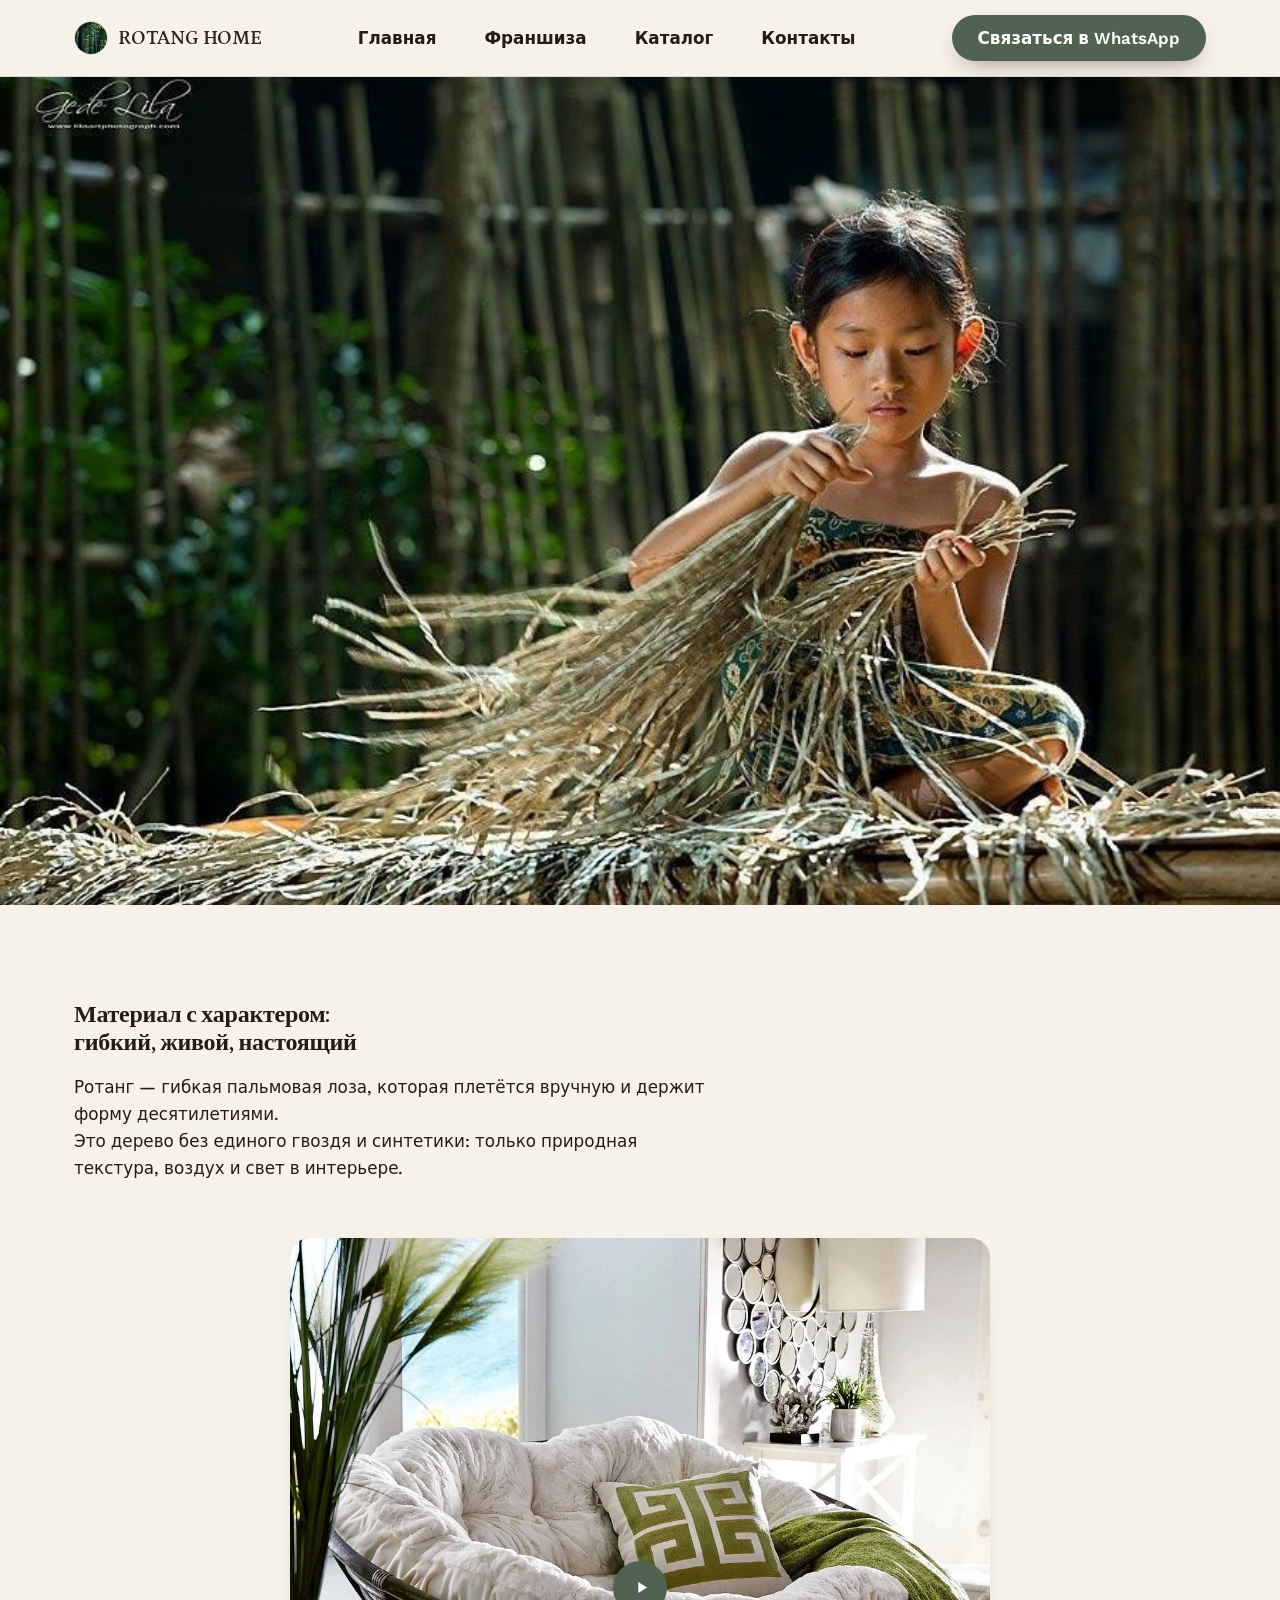
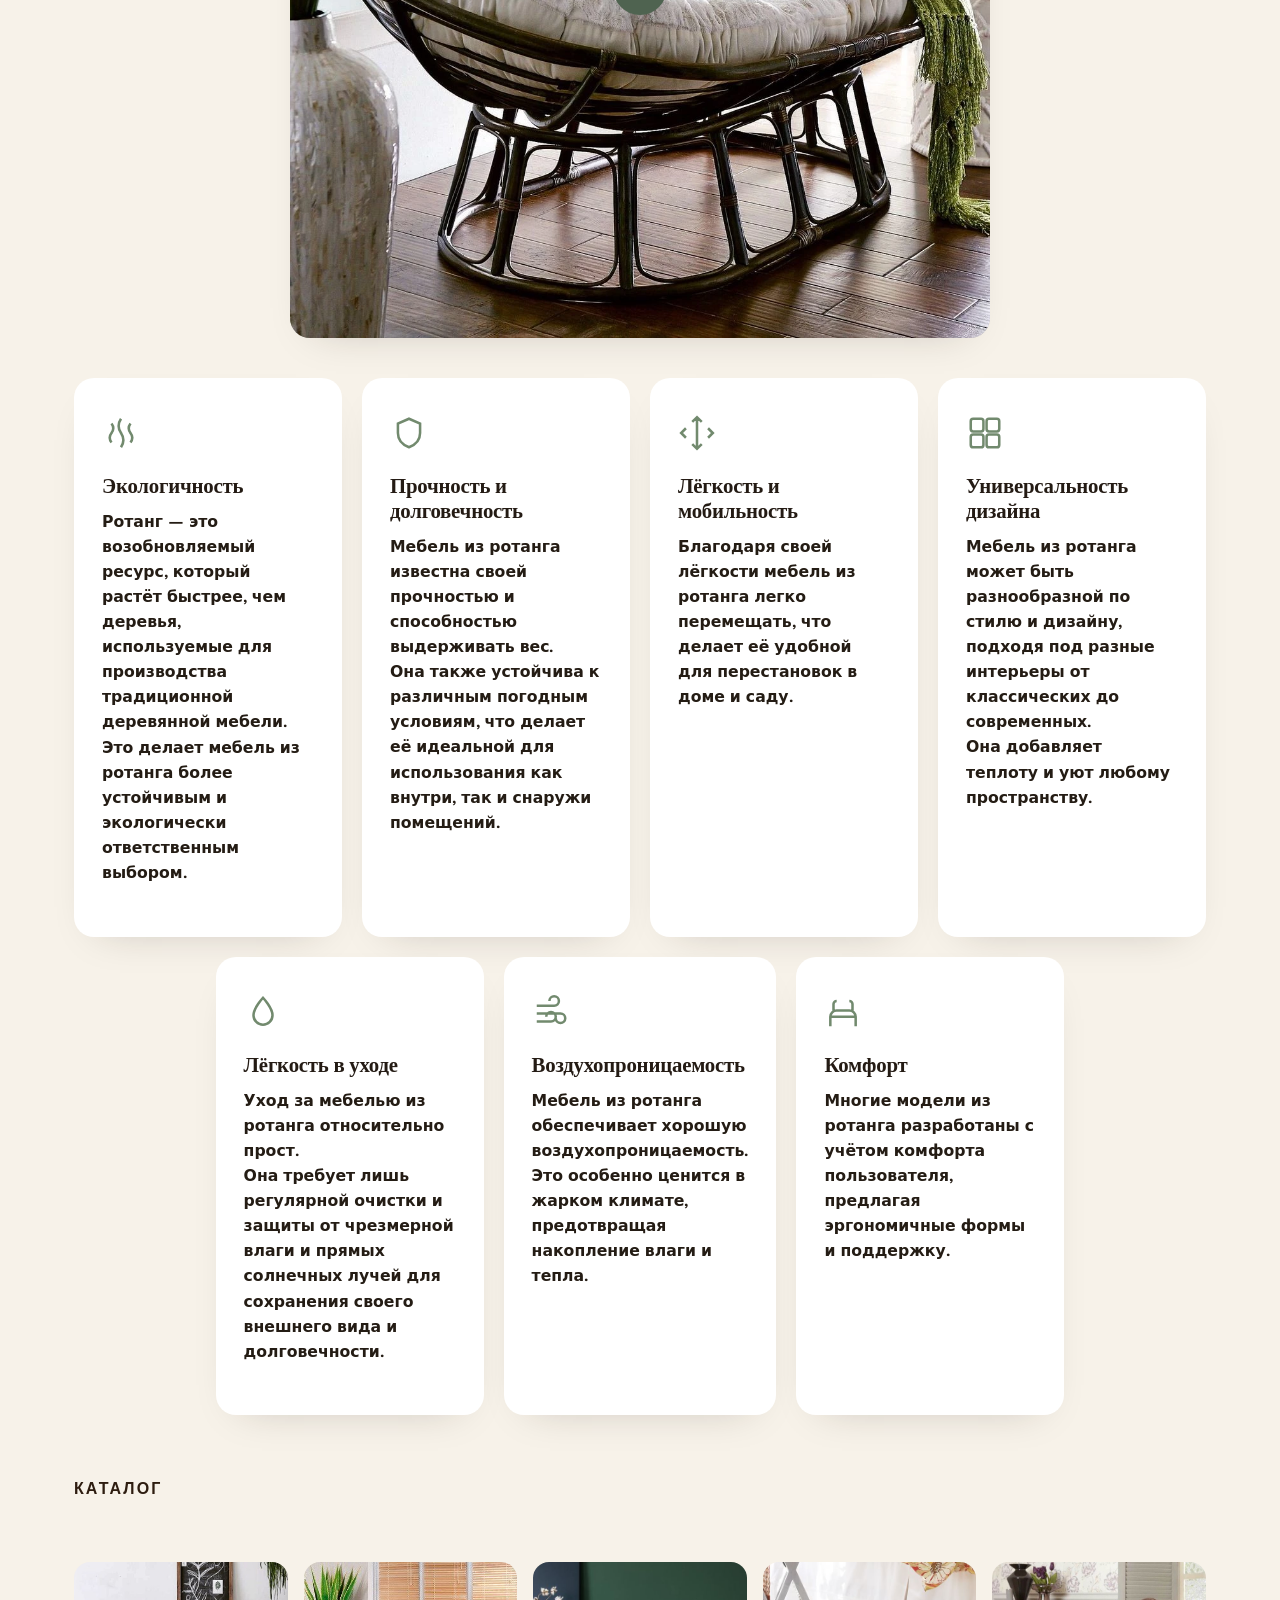
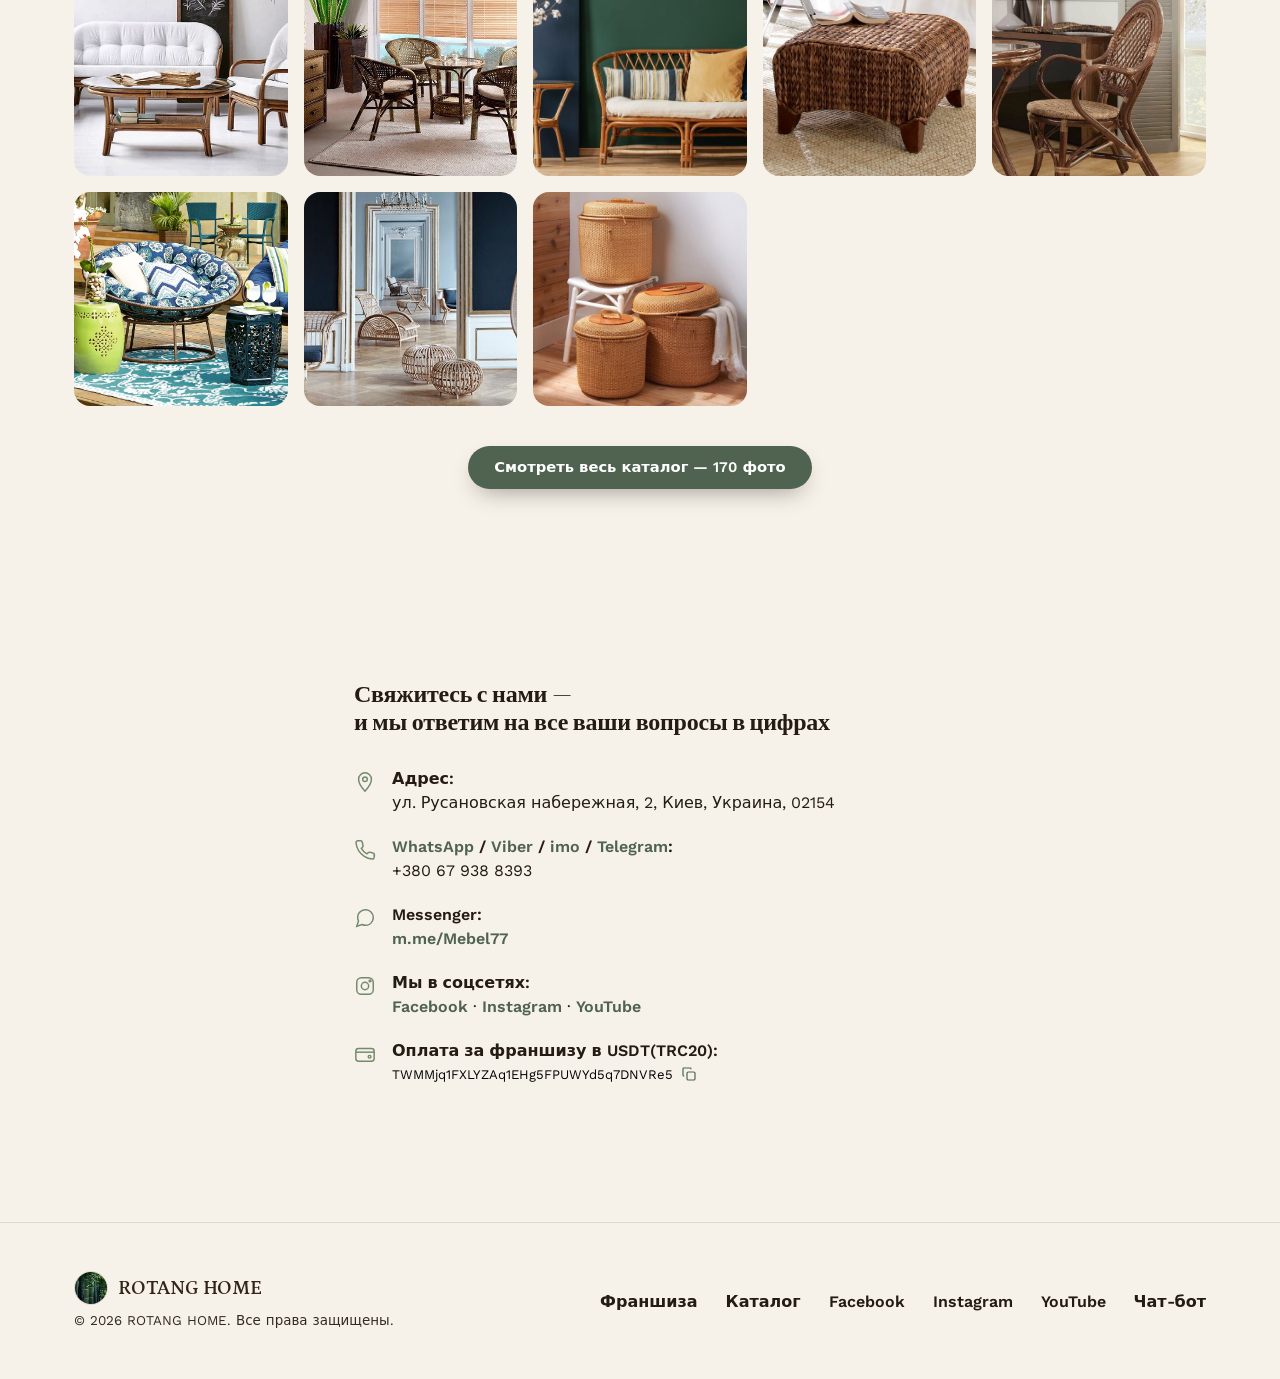
==== index.html @ 9b6e1cfa "Widen desktop video poster slightly, mobile unchanged Co-Authored-By: Claude Sonnet 5 <noreply@anthr" ====
<!DOCTYPE html>
<html lang="ru">
<head>
<meta charset="UTF-8">
<meta name="viewport" content="width=device-width, initial-scale=1.0">
<title>ROTANG HOME</title>
<meta name="description" content="ROTANG HOME: мебель из ротанга. Кресла, диваны и предметы интерьера. Натуральные материалы, премиальный дизайн, доставка по Украине.">
<link rel="preconnect" href="https://fonts.googleapis.com">
<link rel="preconnect" href="https://fonts.gstatic.com" crossorigin>
<link href="https://fonts.googleapis.com/css2?family=Petrona:wght@500;600;700&family=Work+Sans:wght@400;500;600&display=swap" rel="stylesheet">
<link rel="stylesheet" href="css/style.css?v=119">
</head>
<body>

<header class="site">
  <div class="container nav-wrap">
    <a class="logo" href="index.html">
      <img class="mark" src="assets/photos/logo-bamboo.jpg" alt="Логотип ROTANG HOME">
      ROTANG HOME
    </a>
    <nav class="links" id="site-nav">
      <div class="links-inner">
        <a class="active" href="index.html">Главная</a>
        <a href="franchise.html">Франшиза</a>
        <a href="catalog.html">Каталог</a>
        <a href="#contacts">Контакты</a>
      </div>
    </nav>
    <a class="btn btn-primary" href="https://wa.me/380679388393" target="_blank" rel="noopener">
      <span class="full">Связаться в WhatsApp</span><span class="short">WhatsApp</span>
    </a>
    <button class="btn btn-primary nav-toggle" type="button" aria-label="Открыть меню" aria-expanded="false" aria-controls="site-nav">Меню</button>
  </div>
</header>

<section class="hero-visual">
  <img class="cover-img" src="assets/hero-girl-weaving.jpg" alt="Ручное плетение ротанга мастером">
</section>

<section id="why">
  <div class="container">
    <div class="section-head">
      <h2>Материал с характером:<br>гибкий, живой, настоящий</h2>
      <p>Ротанг — гибкая пальмовая лоза, которая плетётся вручную и держит форму десятилетиями.<br> Это дерево без единого гвоздя и синтетики: только природная текстура, воздух и свет в интерьере.</p>
    </div>
    <div class="video-embed" id="promo-video" role="button" tabindex="0" aria-label="Воспроизвести видео о ROTANG HOME">
      <img src="assets/photos/video-poster-papasan.webp" alt="Видео о мебели ROTANG HOME" loading="lazy">
      <span class="video-play"><svg viewBox="0 0 24 24" fill="currentColor" width="26" height="26"><path d="M8 5v14l11-7z"/></svg></span>
    </div>
    <script>
      (function(){
        var wrap = document.getElementById('promo-video');
        function play(){
          wrap.innerHTML = '<iframe src="https://www.youtube.com/embed/ZYXs0ZkXxX4?start=3&autoplay=1" title="ROTANG HOME — видео" allow="accelerometer; autoplay; clipboard-write; encrypted-media; gyroscope; picture-in-picture; web-share" allowfullscreen></iframe>';
        }
        wrap.addEventListener('click', play, {once:true});
        wrap.addEventListener('keydown', function(e){
          if(e.key === 'Enter' || e.key === ' '){ e.preventDefault(); play(); }
        }, {once:true});
      })();
    </script>
    <div class="value-grid">
      <div class="value-card">
        <svg class="icon" viewBox="0 0 24 24" fill="none" stroke="currentColor" stroke-width="1.6"><path d="M12 3c-2 3-2 6 0 9s2 6 0 9M6 6c1.5 2 1.5 4 0 6s-1.5 4 0 6M18 6c-1.5 2-1.5 4 0 6s1.5 4 0 6"/></svg>
        <h3>Экологичность</h3>
        <p>Ротанг — это возобновляемый ресурс, который растёт быстрее, чем деревья, используемые для производства традиционной деревянной мебели.<br> Это делает мебель из ротанга более устойчивым и экологически ответственным выбором.</p>
      </div>
      <div class="value-card">
        <svg class="icon" viewBox="0 0 24 24" fill="none" stroke="currentColor" stroke-width="1.6"><path d="M12 3l7 3v6c0 4.5-3 7.5-7 9-4-1.5-7-4.5-7-9V6z"/></svg>
        <h3>Прочность и долговечность</h3>
        <p>Мебель из ротанга известна своей прочностью и способностью выдерживать вес.<br> Она также устойчива к различным погодным условиям, что делает её идеальной для использования как внутри, так и снаружи помещений.</p>
      </div>
      <div class="value-card">
        <svg class="icon" viewBox="0 0 24 24" fill="none" stroke="currentColor" stroke-width="1.6"><path d="M5 9l-3 3 3 3M19 9l3 3-3 3M12 2v20M9 5l3-3 3 3M9 19l3 3 3-3"/></svg>
        <h3>Лёгкость и мобильность</h3>
        <p>Благодаря своей лёгкости мебель из ротанга легко перемещать, что делает её удобной для перестановок в доме и саду.</p>
      </div>
      <div class="value-card">
        <svg class="icon" viewBox="0 0 24 24" fill="none" stroke="currentColor" stroke-width="1.6"><rect x="3" y="3" width="8" height="8" rx="1.5"/><rect x="13" y="3" width="8" height="8" rx="1.5"/><rect x="3" y="13" width="8" height="8" rx="1.5"/><rect x="13" y="13" width="8" height="8" rx="1.5"/></svg>
        <h3>Универсальность дизайна</h3>
        <p>Мебель из ротанга может быть разнообразной по стилю и дизайну, подходя под разные интерьеры от классических до современных.<br> Она добавляет теплоту и уют любому пространству.</p>
      </div>
      <div class="value-card">
        <svg class="icon" viewBox="0 0 24 24" fill="none" stroke="currentColor" stroke-width="1.6"><path d="M12 3s6 6.5 6 11a6 6 0 1 1-12 0c0-4.5 6-11 6-11z"/></svg>
        <h3>Лёгкость в уходе</h3>
        <p>Уход за мебелью из ротанга относительно прост.<br> Она требует лишь регулярной очистки и защиты от чрезмерной влаги и прямых солнечных лучей для сохранения своего внешнего вида и долговечности.</p>
      </div>
      <div class="value-card">
        <svg class="icon" viewBox="0 0 24 24" fill="none" stroke="currentColor" stroke-width="1.6"><path d="M3 8h11a3 3 0 1 0-3-3M3 13h15a3 3 0 1 1-3 3M3 18h9a3 3 0 1 0-3-3"/></svg>
        <h3>Воздухопроницаемость</h3>
        <p>Мебель из ротанга обеспечивает хорошую воздухопроницаемость.<br> Это особенно ценится в жарком климате, предотвращая накопление влаги и тепла.</p>
      </div>
      <div class="value-card">
        <svg class="icon" viewBox="0 0 24 24" fill="none" stroke="currentColor" stroke-width="1.6"><path d="M4 21v-6a4 4 0 0 1 4-4h8a4 4 0 0 1 4 4v6M4 15h16M6 11V7a2 2 0 0 1 2-2M18 11V7a2 2 0 0 0-2-2"/></svg>
        <h3>Комфорт</h3>
        <p>Многие модели из ротанга разработаны с учётом комфорта пользователя, предлагая эргономичные формы и поддержку.</p>
      </div>
    </div>
  </div>
</section>

<section id="gallery">
  <div class="container">
    <div class="section-head">
      <div class="eyebrow" style="font-weight:800">Каталог</div>
    </div>
    <div class="catalog-grid">
      <a href="assets/catalog/sets/sets-01.jpg" target="_blank" rel="noopener"><img src="assets/catalog/sets/sets-01.jpg" alt="Комплекты для отдыха ROTANG HOME" loading="lazy"></a>
      <a href="assets/catalog/dining/dining-01.jpg" target="_blank" rel="noopener"><img src="assets/catalog/dining/dining-01.jpg" alt="Обеденные и террасные группы ROTANG HOME" loading="lazy"></a>
      <a href="assets/catalog/sofas/sofas-01.jpg" target="_blank" rel="noopener"><img src="assets/catalog/sofas/sofas-01.jpg" alt="Софы, диваны ROTANG HOME" loading="lazy"></a>
      <a href="assets/catalog/kresla/kresla-01.jpg" target="_blank" rel="noopener"><img src="assets/catalog/kresla/kresla-01.jpg" alt="Кресла ROTANG HOME" loading="lazy"></a>
      <a href="assets/catalog/stulya/stulya-01.jpg" target="_blank" rel="noopener"><img src="assets/catalog/stulya/stulya-01.jpg" alt="Стулья ROTANG HOME" loading="lazy"></a>
      <a href="assets/catalog/papasan/papasan-04.jpg" target="_blank" rel="noopener"><img src="assets/catalog/papasan/papasan-04.jpg" alt="Папасан ROTANG HOME" loading="lazy"></a>
      <a href="assets/catalog/hanging/hanging-05.jpg" target="_blank" rel="noopener"><img src="assets/catalog/hanging/hanging-05.jpg" alt="Подвесные кресла ROTANG HOME" loading="lazy"></a>
      <a href="assets/catalog/decor/decor-21.jpg" target="_blank" rel="noopener"><img src="assets/catalog/decor/decor-21.jpg" alt="Декор и хранение ROTANG HOME" loading="lazy"></a>
    </div>
    <div style="text-align:center;margin-top:40px">
      <a class="btn btn-primary" href="catalog.html">Смотреть весь каталог — 170 фото</a>
    </div>
  </div>
</section>

<section id="contacts">
  <div class="container contact-grid">
    <div>
      <h2>Свяжитесь с нами —<br>и мы ответим на все ваши вопросы в цифрах</h2>
      <div class="contact-list">
        <div class="contact-item">
          <svg class="icon" viewBox="0 0 24 24" fill="none" stroke="currentColor" stroke-width="1.6"><path d="M12 22s7-7.5 7-13a7 7 0 1 0-14 0c0 5.5 7 13 7 13z"/><circle cx="12" cy="9" r="2.5"/></svg>
          <div><div class="t">Адрес:</div><div class="s">ул. Русановская набережная, 2, Киев, Украина, 02154</div></div>
        </div>
        <div class="contact-item">
          <svg class="icon" viewBox="0 0 24 24" fill="none" stroke="currentColor" stroke-width="1.6"><path d="M22 16.9v3a2 2 0 0 1-2.2 2 19.8 19.8 0 0 1-8.6-3 19.5 19.5 0 0 1-6-6 19.8 19.8 0 0 1-3-8.7A2 2 0 0 1 4.1 2h3a2 2 0 0 1 2 1.7c.1 1 .3 2 .7 3a2 2 0 0 1-.4 2.1L8 10.3a16 16 0 0 0 6 6l1.5-1.4a2 2 0 0 1 2.1-.4c1 .3 2 .5 3 .7a2 2 0 0 1 1.7 2z"/></svg>
          <div>
            <div class="t messenger-links">
              <a href="https://wa.me/380679388393" target="_blank" rel="noopener">WhatsApp</a> /
              <a href="viber://chat?number=%2B380679388393" target="_blank" rel="noopener">Viber</a> /
              <a href="https://imo.im/main" target="_blank" rel="noopener">imo</a> /
              <a href="https://t.me/+380679388393" target="_blank" rel="noopener">Telegram</a>:
            </div>
            <div class="s">+380 67 938 8393</div>
          </div>
        </div>
        <div class="contact-item">
          <svg class="icon" viewBox="0 0 24 24" fill="none" stroke="currentColor" stroke-width="1.6"><path d="M21 11.5a8.38 8.38 0 0 1-.9 3.8 8.5 8.5 0 0 1-7.6 4.7 8.38 8.38 0 0 1-3.8-.9L3 21l1.9-5.7a8.38 8.38 0 0 1-.9-3.8 8.5 8.5 0 0 1 4.7-7.6 8.38 8.38 0 0 1 3.8-.9h.5a8.48 8.48 0 0 1 8 8v.5z"/></svg>
          <div><div class="t">Messenger:</div><div class="s"><a href="https://m.me/Mebel77" target="_blank" rel="noopener">m.me/Mebel77</a></div></div>
        </div>
        <div class="contact-item">
          <svg class="icon" viewBox="0 0 24 24" fill="none" stroke="currentColor" stroke-width="1.6"><rect x="3" y="3" width="18" height="18" rx="5"/><circle cx="12" cy="12" r="4"/><circle cx="17.5" cy="6.5" r="1"/></svg>
          <div>
            <div class="t">Мы в соцсетях:</div>
            <div class="s social-links">
              <a href="https://www.facebook.com/Mebel77" target="_blank" rel="noopener">Facebook</a> ·
              <a href="https://www.instagram.com/rotangovaya_mebel" target="_blank" rel="noopener">Instagram</a> ·
              <a href="https://www.youtube.com/c/EastVisionUA" target="_blank" rel="noopener">YouTube</a>
            </div>
          </div>
        </div>
        <div class="contact-item">
          <svg class="icon" viewBox="0 0 24 24" fill="none" stroke="currentColor" stroke-width="1.6"><rect x="2" y="6" width="20" height="14" rx="3"/><path d="M2 10h20"/><circle cx="17" cy="15" r="1.5"/></svg>
          <div>
            <div class="t">Оплата за франшизу в USDT(TRC20):</div>
            <button type="button" class="wallet-copy" data-wallet="TWMMjq1FXLYZAq1EHg5FPUWYd5q7DNVRe5">
              <span class="wallet-copy-text">TWMMjq1FXLYZAq1EHg5FPUWYd5q7DNVRe5</span>
              <svg class="wallet-copy-icon" viewBox="0 0 24 24" fill="none" stroke="currentColor" stroke-width="1.8"><rect x="9" y="9" width="12" height="12" rx="2"/><path d="M5 15H4a1 1 0 0 1-1-1V4a1 1 0 0 1 1-1h10a1 1 0 0 1 1 1v1"/></svg>
            </button>
          </div>
        </div>
        <script>
          (function(){
            var btn = document.querySelector('.wallet-copy');
            if(!btn) return;
            btn.addEventListener('click', function(){
              var text = btn.getAttribute('data-wallet');
              function done(){
                btn.classList.add('copied');
                setTimeout(function(){ btn.classList.remove('copied'); }, 1800);
              }
              if(navigator.clipboard && navigator.clipboard.writeText){
                navigator.clipboard.writeText(text).then(done).catch(function(){
                  fallbackCopy(text); done();
                });
              } else {
                fallbackCopy(text); done();
              }
              function fallbackCopy(t){
                var ta = document.createElement('textarea');
                ta.value = t; ta.style.position = 'fixed'; ta.style.opacity = '0';
                document.body.appendChild(ta); ta.select();
                try { document.execCommand('copy'); } catch(e) {}
                document.body.removeChild(ta);
              }
            });
          })();
        </script>
      </div>
    </div>
  </div>
</section>

<footer class="site">
  <div class="container footer-grid">
    <div>
      <div class="logo"><img class="mark" src="assets/photos/logo-bamboo.jpg" alt="Логотип"> ROTANG HOME</div>
      <div class="footer-note">© 2026 ROTANG HOME. Все права защищены.</div>
    </div>
    <div class="footer-links">
      <a href="franchise.html">Франшиза</a>
      <a href="catalog.html">Каталог</a>
      <a href="https://www.facebook.com/Mebel77" target="_blank" rel="noopener">Facebook</a>
      <a href="https://www.instagram.com/rotangovaya_mebel" target="_blank" rel="noopener">Instagram</a>
      <a href="https://www.youtube.com/c/EastVisionUA" target="_blank" rel="noopener">YouTube</a>
      <a href="https://m.me/Mebel77" target="_blank" rel="noopener">Чат-бот</a>
    </div>
  </div>
</footer>

<script src="js/nav.js?v=1" defer></script>
</body>
</html>
---- css/style.css ----
:root{
  --cream:#F7F2E9;
  --sand:#EAE0C9;
  --rattan:#B98D5B;
  --rattan-dark:#8C6239;
  --espresso:#332419;
  --terracotta:#BD5B34;
  --terracotta-dark:#9C4826;
  --sage:#728A6E;
  --sage-dark:#4F6350;
  --sage-light:#9BB093;
  --ink:#241B14;
  --line: rgba(51,36,25,0.12);
  --emerald:#0E6E4E;
  --emerald-dark:#0A4F38;
  --emerald-light:#2F9E74;
  --muted:#241C14;
  --muted-soft:#332A20;
  --rattan-text:#2E1D10;
}

*{box-sizing:border-box}
html{scroll-behavior:smooth}
body{
  margin:0;
  background:var(--cream);
  color:var(--espresso);
  font-family:'Work Sans', system-ui, sans-serif;
  font-weight:400;
  -webkit-font-smoothing:antialiased;
}
h1,h2,h3,.display{
  font-family:'Petrona', Georgia, serif;
  font-weight:600;
  letter-spacing:-0.01em;
  color:var(--ink);
  margin:0;
}
.eyebrow{
  font-family:'Work Sans', sans-serif;
  text-transform:uppercase;
  letter-spacing:0.13em;
  font-size:1rem;
  font-weight:700;
  color:var(--rattan-text);
}
a{color:inherit;text-decoration:none}
.container{max-width:1180px;margin:0 auto;padding:0 24px}

/* Header */
header.site{
  position:sticky;top:0;z-index:50;
  background:rgba(247,242,233,0.92);
  backdrop-filter:blur(8px);
  border-bottom:1px solid var(--line);
}
.nav-wrap{position:relative;display:flex;align-items:center;justify-content:space-between;height:76px}
.logo{font-family:'Petrona',serif;font-size:1.25rem;font-weight:600;letter-spacing:-0.01em;display:flex;align-items:center;gap:10px}
.logo .mark{width:34px;height:34px;border-radius:50%;object-fit:cover;display:inline-block;border:1px solid var(--line)}
nav.links{display:flex;align-items:center;font-size:1.05rem}
nav.links .links-inner{display:flex;align-items:center;gap:48px}
nav.links a{opacity:1;color:var(--ink);font-weight:600;transition:opacity .2s}
nav.links a:hover{opacity:0.75}
nav.links a.active{opacity:1;font-weight:700}
.btn{
  display:inline-flex;align-items:center;gap:8px;
  padding:13px 26px;border-radius:999px;border:0;
  font-family:inherit;font-size:0.92rem;font-weight:600;line-height:1.2;
  transition:transform .25s ease, box-shadow .25s ease, background .25s ease;
  white-space:nowrap;
}
.btn-primary{background:var(--sage-dark);color:#fff;box-shadow:0 10px 24px -10px rgba(20,14,9,0.45)}
.btn-primary:hover{background:#3D4D3F;transform:translateY(-1px)}
.btn-outline{border:1.5px solid var(--espresso);color:var(--espresso)}
.btn-outline:hover{background:var(--espresso);color:var(--cream)}
header .btn{font-size:1.05rem}

.nav-toggle{display:none;flex-shrink:0;cursor:pointer}

/* Hero */
.hero{position:relative;overflow:hidden}
.hero-grid{display:grid;grid-template-columns:1.1fr 0.9fr;gap:64px;align-items:center;padding:96px 0 80px}
.hero h1{font-size:clamp(2.6rem,5vw,4.2rem);line-height:1.03}
.hero p.lead{font-size:1.15rem;line-height:1.6;color:var(--muted);max-width:46ch;margin-top:24px}
.hero-actions{display:flex;gap:16px;margin-top:40px;flex-wrap:wrap}
.hero-photo{position:relative;border-radius:28px;overflow:hidden;aspect-ratio:4/5;box-shadow:0 40px 80px -30px rgba(36,27,20,0.45)}
.hero-photo img{width:100%;height:100%;object-fit:cover;display:block}
.hero-photo .credit{position:absolute;bottom:14px;right:16px;font-size:0.74rem;color:rgba(255,255,255,0.9);letter-spacing:0.02em;text-shadow:0 1px 3px rgba(20,14,9,0.6)}
.stat-chip{
  position:absolute;left:-28px;bottom:32px;background:var(--cream);
  border-radius:18px;padding:18px 22px;box-shadow:0 20px 40px -18px rgba(36,27,20,0.35);
  border:1px solid var(--line);
}
.stat-chip .num{font-family:'Petrona',serif;font-size:1.9rem;font-weight:600;color:var(--sage)}
.stat-chip .lbl{font-size:0.82rem;color:var(--muted);margin-top:4px;line-height:1.4}

/* Text-free visual hero: full-bleed photo */
.hero-visual{position:relative;height:92vh;overflow:hidden;background:var(--ink)}
.hero-visual .cover-img{position:absolute;inset:0;width:100%;height:100%;object-fit:cover;display:block}
@media (max-width:640px){
  .hero-visual{height:auto;aspect-ratio:1/1}
  .hero-visual .cover-img{object-position:85% center}
}

/* Cover hero (full-bleed) */
.hero-cover{
  position:relative;width:100%;min-height:72vh;display:flex;align-items:center;
  overflow:hidden;background:#15100b;
}
.hero-cover .cover-media{position:absolute;inset:0;width:100%;height:100%}
.hero-cover .cover-img-bg{display:none}
.hero-cover .cover-img{
  position:absolute;inset:0;width:100%;height:100%;object-fit:cover;
  object-position:65% 50%;
}
.hero-cover .cover-scrim{
  position:absolute;inset:0;
  background:
    linear-gradient(180deg, rgba(20,14,9,0.35) 0%, rgba(20,14,9,0.2) 22%, rgba(20,14,9,0.55) 55%, rgba(15,10,7,0.92) 100%),
    linear-gradient(90deg, rgba(15,10,7,0.35) 0%, rgba(15,10,7,0.05) 55%);
}
.hero-cover .cover-content{
  position:relative;z-index:2;width:100%;color:#fff;margin-bottom:60px;
}
/* Below ~740px tall/narrow viewports, overlaying text on the photo squeezes the
   image into a thin strip. Stack instead: full uncropped photo on top, text on
   its own panel below, so nothing overlaps and nothing gets cropped. */
@media (max-width:760px){
  .hero-cover{
    height:auto;min-height:0;display:block;overflow:visible;background:var(--cream);padding:0;
  }
  .hero-cover .cover-media{
    position:relative;inset:auto;width:100%;aspect-ratio:933/667;overflow:hidden;
  }
  .hero-cover .cover-img{object-fit:cover;object-position:center 42%}
  .hero-cover .cover-scrim{
    background:linear-gradient(180deg, rgba(20,14,9,0) 60%, rgba(15,10,7,0.55) 100%);
  }
  .hero-cover .cover-content{
    padding:32px 20px 40px;background:var(--cream);margin-bottom:0;
  }
  .hero-cover h1{max-width:none}
  .hero-cover p.lead{max-width:none}
}
.hero-cover .eyebrow{color:var(--sand)}
.hero-cover h1{color:#fff;font-size:clamp(1.5rem,2.7vw,2.2rem);line-height:1.15;max-width:18ch}
.hero-cover p.lead{color:rgba(255,255,255,0.92);max-width:46ch;font-size:1.12rem;line-height:1.6;margin-top:22px}
.hero-cover .credit{position:absolute;z-index:2;bottom:20px;right:24px;font-size:0.8rem;color:rgba(255,255,255,0.78);text-shadow:0 1px 3px rgba(20,14,9,0.6)}
.hero-cover .stat-row{display:flex;gap:36px;margin-top:44px;flex-wrap:wrap}
.hero-cover .stat-row .num{font-family:'Petrona',serif;font-size:1.8rem;color:#fff}
.hero-cover .stat-row .lbl{font-size:0.82rem;color:rgba(255,255,255,0.88);margin-top:4px;max-width:16ch;line-height:1.4}
.mobile-break{display:none}
@media (max-width:760px){
  .hero-cover h1{color:var(--ink)}
  .hero-cover p.lead{color:var(--muted)}
  #why-franchise{padding-top:0}
  .mobile-break{display:block}
}

/* Sections */
section{padding:96px 0}
.section-head{max-width:640px;margin-bottom:56px}
#why-franchise{padding-bottom:32px}
#package{padding-top:32px}
#package .section-head{margin-bottom:64px}
#why{padding-bottom:32px}
#gallery{padding-top:32px}
#gallery .section-head{margin-bottom:64px}
.section-head h2{font-size:clamp(1.1rem,2vw,1.5rem);margin-top:12px;line-height:1.15}
.section-head h2:first-child{margin-top:0}
#contacts h2{font-size:clamp(1.1rem,2vw,1.5rem);line-height:1.15}
.section-head p{margin-top:18px;color:var(--muted);font-size:1.05rem;line-height:1.6;font-weight:500}
@media (max-width:640px){
  #why .section-head h2{font-size:1.35rem}
}

.video-embed{position:relative;width:100%;max-width:700px;aspect-ratio:1/1;margin:40px auto;border-radius:20px;overflow:hidden;box-shadow:0 16px 40px -26px rgba(36,27,20,0.25);cursor:pointer}
.video-embed iframe{position:absolute;inset:0;width:100%;height:100%;border:0}
.video-embed img{position:absolute;inset:0;width:100%;height:100%;object-fit:cover;object-position:center center;transition:transform .4s ease}
.video-embed:hover img{transform:scale(1.03)}
.video-embed:before{content:"";position:absolute;inset:0;background:rgba(36,27,20,0.22)}
.video-play{position:absolute;top:50%;left:50%;transform:translate(-50%,-50%);width:54px;height:54px;border-radius:50%;background:var(--sage-dark);color:#fff;display:flex;align-items:center;justify-content:center;box-shadow:0 12px 30px -10px rgba(0,0,0,0.5);transition:transform .2s ease,background .2s ease}
.video-play svg{width:19px;height:19px;margin-left:3px}
.video-embed:hover .video-play{transform:translate(-50%,-50%) scale(1.08);background:#3D4D3F}
@media (max-width:640px){
  .video-embed{aspect-ratio:4/5;width:92%;margin:32px auto}
  .video-play{width:48px;height:48px}
  .video-play svg{width:17px;height:17px;margin-left:2px}
}

.value-grid{display:grid;grid-template-columns:repeat(4,1fr);gap:20px}
.value-card{background:#fff;padding:36px 28px;border-radius:20px;box-shadow:0 16px 40px -26px rgba(36,27,20,0.25)}
.value-card .icon{width:38px;height:38px;color:var(--sage);margin-bottom:18px}
.value-card h3{font-size:1.3rem}
.value-card p{margin-top:10px;color:var(--muted);font-size:0.98rem;line-height:1.6;font-weight:600}
@media (max-width:1000px){.value-grid{grid-template-columns:repeat(2,1fr)}}
#why-franchise .value-grid,
#why .value-grid{display:flex;flex-wrap:wrap;justify-content:center}
#why-franchise .value-card,
#why .value-card{flex:0 1 calc(25% - 15px)}
@media (max-width:1000px){
  #why-franchise .value-card,
  #why .value-card{flex-basis:calc(50% - 10px)}
}
@media (max-width:860px){
  #why-franchise .value-card,
  #why .value-card{flex-basis:100%}
}
.value-card.no-frame{background:transparent;box-shadow:none;padding:36px 0;gap:0}
.value-card.no-frame h3,
.value-card.no-frame p{
  font-family:'Work Sans', sans-serif;
  font-size:1rem;
  font-weight:600;
  line-height:1.35;
  color:var(--ink)!important;
  margin:0;
}
.value-card.no-frame .messenger-links{margin:0}
.value-card.no-frame .messenger-links a{
  font-family:'Work Sans', sans-serif;
  font-size:1rem;
  font-weight:600;
  color:var(--sage-dark)!important;
}
.value-card.no-frame .phone-link{
  display:inline-block;margin:0;
  font-family:'Work Sans', sans-serif;
  font-size:1rem;
  font-weight:600;
  line-height:1.35;
  color:var(--sage-dark);
  border-bottom:none;padding-bottom:0;
}
.value-card.no-frame .phone-link:hover{opacity:0.75}

.gallery{display:grid;grid-template-columns:1.3fr 1fr;gap:20px}
.gallery .tall{grid-row:span 2;border-radius:24px;overflow:hidden;aspect-ratio:3/4}
.gallery .wide{border-radius:24px;overflow:hidden;aspect-ratio:16/11}
.gallery img{width:100%;height:100%;object-fit:cover;display:block;transition:transform .6s ease}
.gallery a:hover img{transform:scale(1.04)}

/* Catalog: grouped by product type, natural tones then colorful within each group */
.catalog-chapter{margin-top:88px}
.catalog-chapter:first-child{margin-top:0}
.catalog-chapter-head{margin-bottom:32px;padding-bottom:18px;border-bottom:2px solid var(--rattan-dark)}
.catalog-chapter-head h2{font-size:clamp(1.1rem,2vw,1.5rem);margin-top:10px}
.catalog-group{margin-top:56px}
.catalog-chapter>.catalog-group:first-of-type{margin-top:0}
.catalog-group:first-child{margin-top:0}
.catalog-group-head{display:flex;align-items:baseline;justify-content:space-between;gap:16px;margin-bottom:20px;border-bottom:1px solid var(--line);padding-bottom:14px}
.catalog-group-head h3{font-size:1.25rem}
.catalog-group-head .count{font-size:0.88rem;font-weight:500;color:var(--muted-soft);white-space:nowrap}
.catalog-grid{display:grid;grid-template-columns:repeat(auto-fill,minmax(200px,1fr));gap:16px}
.catalog-grid a{border-radius:16px;overflow:hidden;aspect-ratio:1/1;display:block;background:var(--sand)}
.catalog-grid img{width:100%;height:100%;object-fit:cover;display:block;transition:transform .5s ease}
.catalog-grid a:hover img{transform:scale(1.06)}
@media (max-width:640px){.catalog-grid{grid-template-columns:repeat(2,1fr)}}

.proof-band{display:grid;grid-template-columns:repeat(4,1fr);gap:32px}
.proof-band .num{font-family:'Petrona',serif;font-size:2.4rem;color:var(--ink)}
.proof-band .lbl{font-size:0.88rem;color:var(--muted);margin-top:6px;line-height:1.45}

.contact-grid{max-width:620px}
.contact-list{display:flex;flex-direction:column;gap:22px;margin-top:32px}
.contact-item{display:flex;gap:16px;align-items:flex-start}
.contact-item .icon{width:22px;height:22px;color:var(--sage);flex-shrink:0;margin-top:2px}
.contact-item .t{font-weight:600;font-size:1rem;color:var(--muted)}
.contact-item .s{color:var(--muted);font-size:1rem;margin-top:3px;line-height:1.5}
.contact-item .s a{color:var(--sage-dark);font-weight:600;text-decoration:none;border-bottom:1px solid transparent;transition:border-color .2s}
.contact-item .s a:hover{border-color:var(--sage-dark)}
.wallet-copy{display:inline-flex;align-items:center;gap:8px;background:none;border:0;padding:2px 0;margin-top:3px;font-family:'Work Sans',monospace;font-size:0.82rem;font-weight:400;color:#000;word-break:break-all;text-align:left;line-height:1.5;cursor:pointer;position:relative}
.wallet-copy-icon{width:16px;height:16px;flex-shrink:0;color:var(--sage-dark);transition:color .2s,transform .2s}
.wallet-copy:hover .wallet-copy-icon{color:var(--sage)}
.wallet-copy:active .wallet-copy-icon{transform:scale(0.9)}
.wallet-copy:before{content:"Скопировано";position:absolute;left:0;bottom:calc(100% + 6px);background:var(--sage-dark);color:#fff;font-family:'Work Sans',sans-serif;font-size:0.78rem;font-weight:600;padding:5px 12px;border-radius:999px;opacity:0;transform:translateY(4px);transition:opacity .2s ease,transform .2s ease;pointer-events:none;white-space:nowrap}
.wallet-copy.copied:before{opacity:1;transform:translateY(0)}
.messenger-links a{color:var(--sage-dark);text-decoration:none;border-bottom:1px solid transparent;transition:border-color .2s}
.messenger-links a:hover{border-color:var(--sage-dark)}

/* Franchise-specific */
.steps{display:grid;grid-template-columns:repeat(4,1fr);gap:28px;counter-reset:step}
.step{position:relative;padding-top:8px}
.step .n{font-family:'Petrona',serif;font-size:2.6rem;color:var(--sand);-webkit-text-stroke:1.5px var(--rattan-dark);color:transparent}
.step h3{margin-top:8px;font-size:1.05rem}
.step p{margin-top:8px;color:var(--muted);font-size:0.95rem;line-height:1.6}

.package-grid{display:grid;grid-template-columns:repeat(2,1fr);gap:24px}
.package-card{border-radius:22px;padding:36px;background:#fff;box-shadow:0 16px 40px -24px rgba(36,27,20,0.25)}
.package-card h3{font-size:1.3rem;display:flex;align-items:flex-start;gap:12px;line-height:1.25}
.package-card .icon{width:26px;height:26px;color:var(--sage);flex-shrink:0;margin-top:3px}
.package-card ul{margin:18px 0 0;padding:0;list-style:none;display:flex;flex-direction:column;gap:10px}
.package-card li{font-size:1.02rem;font-weight:500;color:var(--muted);line-height:1.5;padding-left:22px;position:relative}
.package-card li:before{content:"";position:absolute;left:0;top:7px;width:8px;height:8px;border-radius:50%;background:var(--sage)}
.note-box{margin-top:20px;padding:16px 18px;background:var(--sand);border-radius:14px;font-size:0.9rem;color:var(--rattan-text);line-height:1.55}

.apply-band{text-align:center}
.apply-band h2{color:var(--ink);font-size:clamp(1.75rem,3.5vw,2.45rem)}
.apply-band p{color:var(--muted);max-width:52ch;margin:18px auto 0;line-height:1.6}
.apply-band .messenger-links{font-size:1rem;font-weight:500;margin:16px auto 0;letter-spacing:0.01em}
.apply-band .hero-actions{justify-content:center;margin-top:28px}
.apply-band .phone-link{
  display:inline-block;font-family:'Petrona',serif;font-weight:600;font-size:1.35rem;
  color:var(--sage-dark);border-bottom:2px solid var(--sage-dark);padding-bottom:2px;
}
.apply-band .phone-link:hover{color:var(--ink);border-color:var(--ink)}

footer.site{border-top:1px solid var(--line);padding:48px 0;margin-top:40px}
.footer-grid{display:flex;justify-content:space-between;align-items:center;flex-wrap:wrap;gap:20px}
.footer-links{display:flex;gap:28px;font-size:1rem;font-weight:600;color:var(--muted)}
.footer-note{font-size:0.84rem;color:var(--muted-soft);margin-top:6px;line-height:1.5}

.btn .short{display:none}

.sr-only{position:absolute;width:1px;height:1px;padding:0;margin:-1px;overflow:hidden;clip:rect(0,0,0,0);white-space:nowrap;border:0}

.page-franchise .apply-band h2{font-size:clamp(1.1rem,2vw,1.5rem)}

@media (max-width: 860px){
  .hero-grid{grid-template-columns:1fr;padding:56px 0}
  .nav-toggle{display:flex}
  nav.links{
    position:absolute;top:100%;left:0;right:0;margin-top:1px;
    display:grid;grid-template-rows:0fr;
    background:var(--cream);
    border:1px solid var(--line);border-top:none;
    border-radius:0 0 16px 16px;
    box-shadow:0 20px 40px -24px rgba(36,27,20,0.35);
    opacity:0;pointer-events:none;
    transition:grid-template-rows .25s ease, opacity .2s ease;
  }
  nav.links .links-inner{
    display:flex;flex-direction:column;gap:0;
    overflow:hidden;min-height:0;
  }
  nav.links a{padding:14px 24px;border-bottom:1px solid var(--line)}
  nav.links a:last-child{border-bottom:none}
  header.nav-open nav.links{grid-template-rows:1fr;opacity:1;pointer-events:auto}
  .value-grid{grid-template-columns:1fr}
  #why-franchise .value-card.no-frame{display:none !important}
  .gallery{grid-template-columns:1fr}
  .gallery .tall{aspect-ratio:16/11}
  .proof-band{grid-template-columns:repeat(2,1fr)}
  .steps{grid-template-columns:repeat(2,1fr)}
  .package-grid{grid-template-columns:1fr}
  .stat-chip{left:16px}
  section{padding:64px 0}
}

@media (max-width: 540px){
  .nav-wrap{height:auto;padding:14px 16px;flex-wrap:wrap;gap:10px 16px}
  .logo{font-size:1rem;white-space:nowrap;color:var(--ink);font-weight:700}
  .logo .mark{width:28px;height:28px}
  header .btn{padding:10px 18px;font-size:0.85rem;min-width:108px;justify-content:center}
  header .btn .full{display:none}
  header .btn .short{display:inline}
}
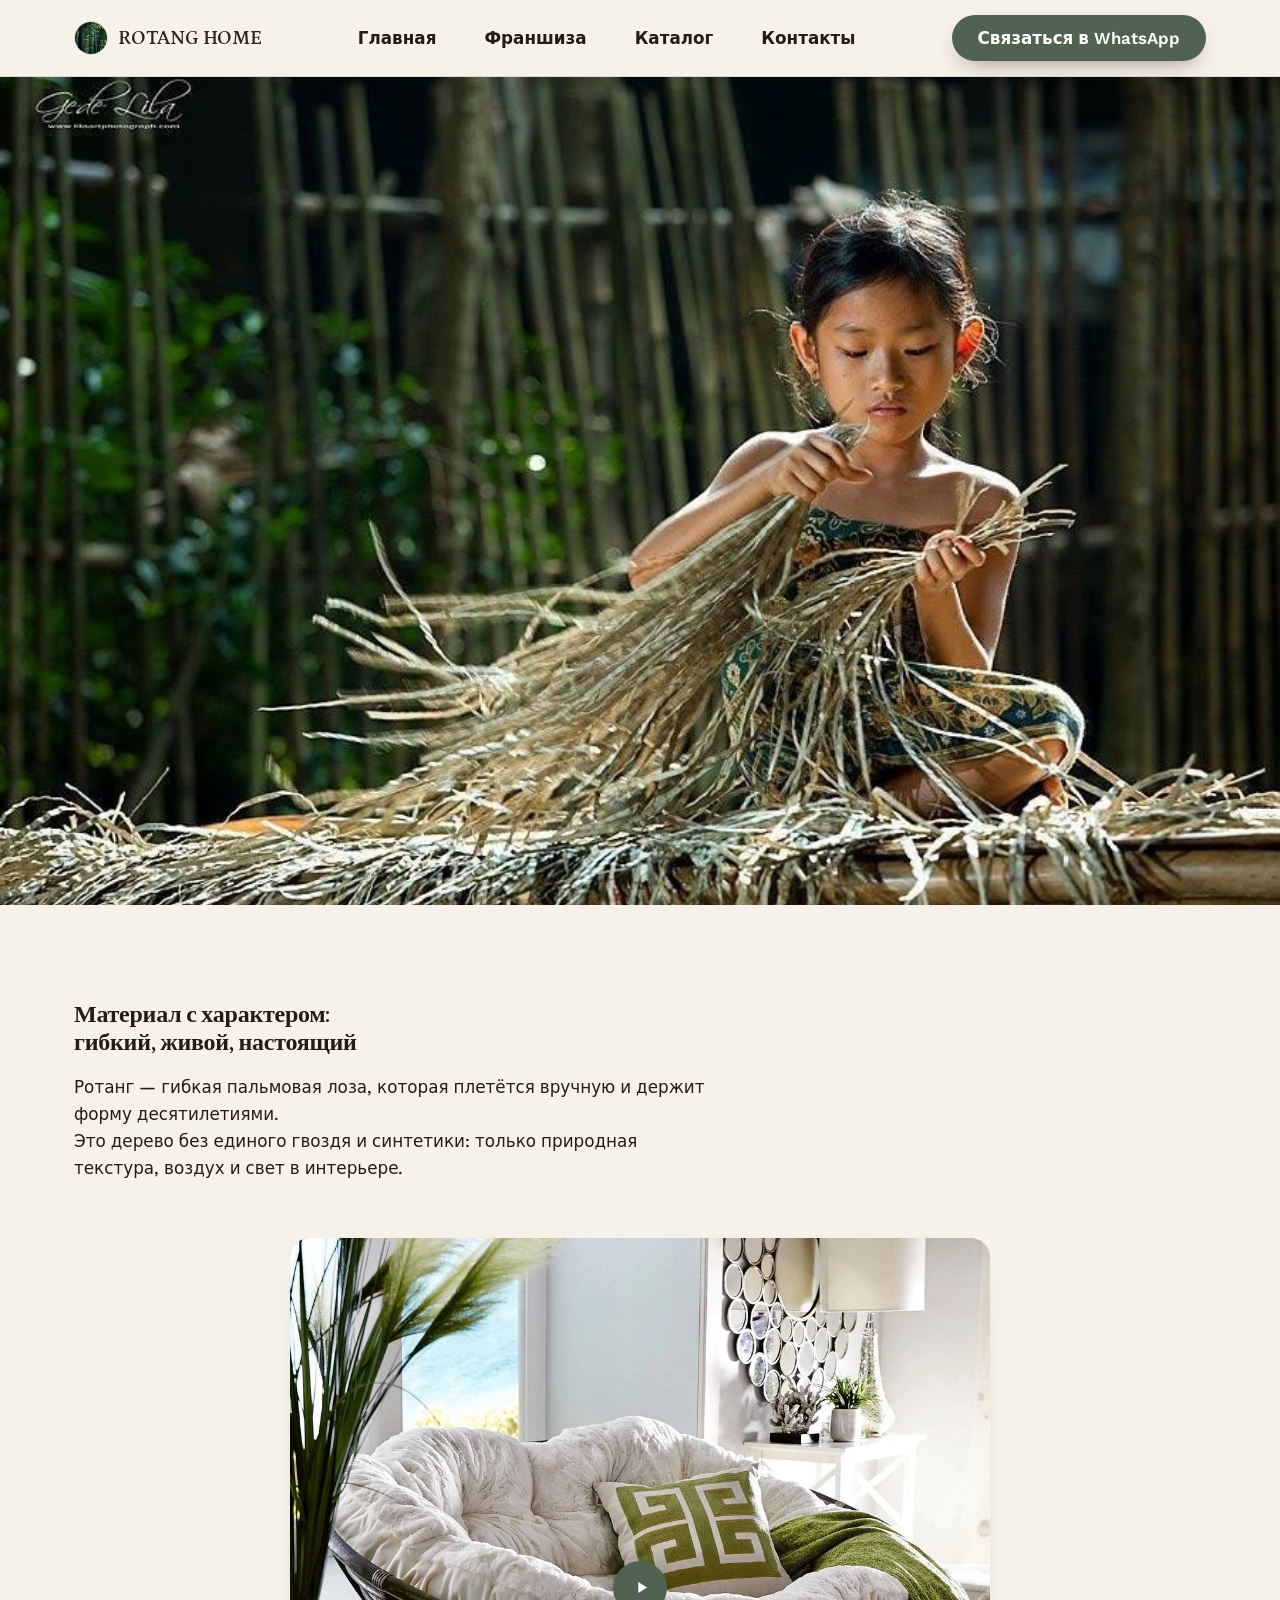
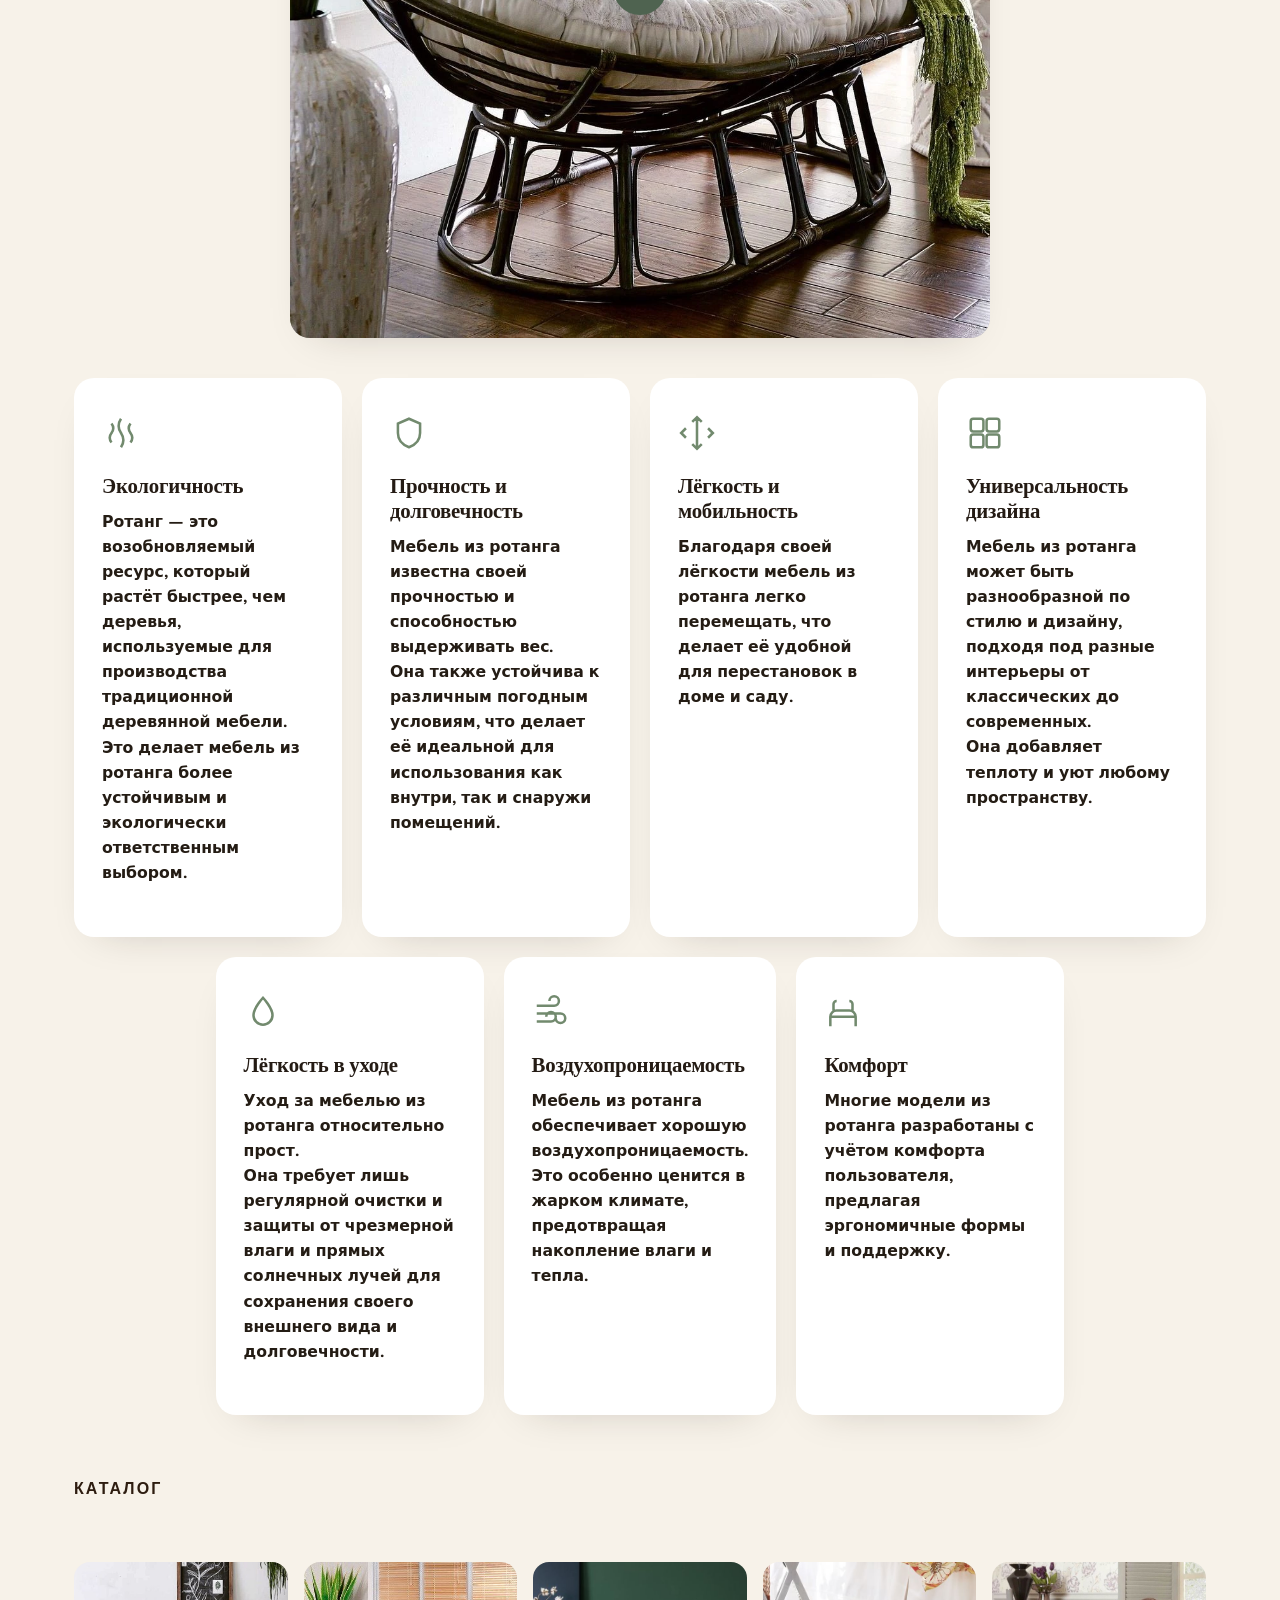
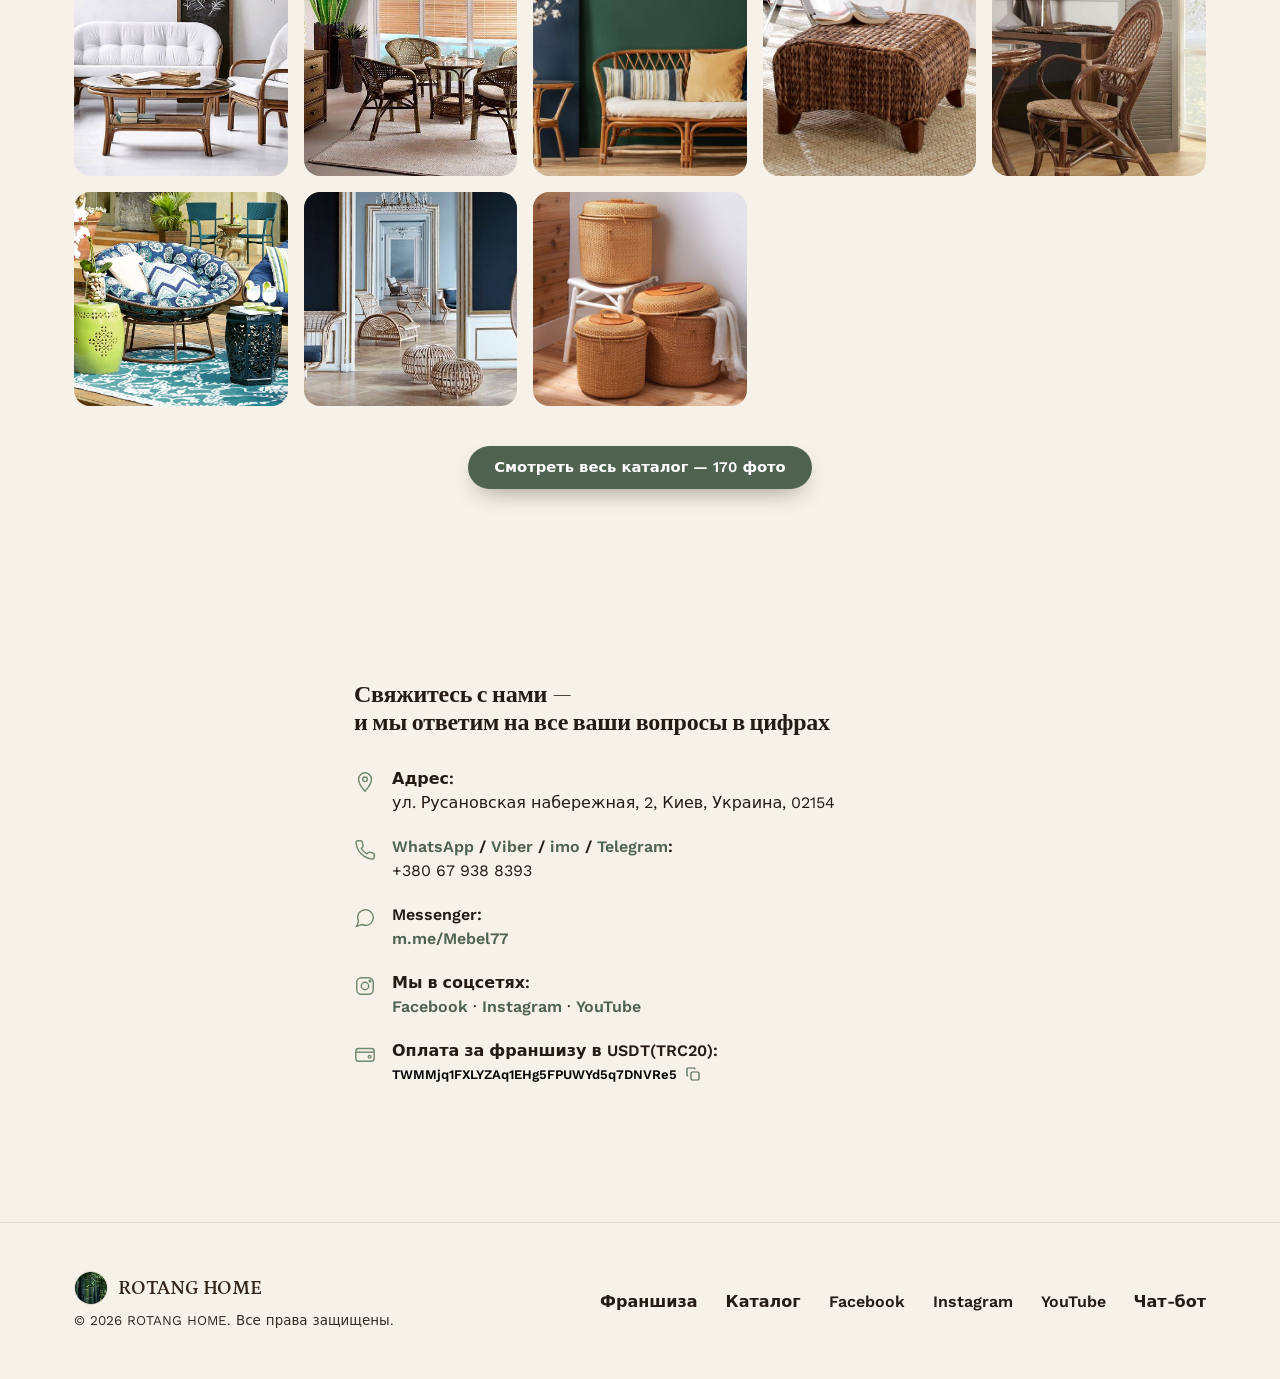
==== commit c845c04c: "Bump wallet address weight so it reads visibly blacker Color was already pure #000; the thin regular" ====
--- a/index.html
+++ b/index.html
@@ -8,7 +8,7 @@
 <link rel="preconnect" href="https://fonts.googleapis.com">
 <link rel="preconnect" href="https://fonts.gstatic.com" crossorigin>
 <link href="https://fonts.googleapis.com/css2?family=Petrona:wght@500;600;700&family=Work+Sans:wght@400;500;600&display=swap" rel="stylesheet">
-<link rel="stylesheet" href="css/style.css?v=119">
+<link rel="stylesheet" href="css/style.css?v=120">
 </head>
 <body>
 
--- a/css/style.css
+++ b/css/style.css
@@ -269,7 +269,7 @@
 .contact-item .s{color:var(--muted);font-size:1rem;margin-top:3px;line-height:1.5}
 .contact-item .s a{color:var(--sage-dark);font-weight:600;text-decoration:none;border-bottom:1px solid transparent;transition:border-color .2s}
 .contact-item .s a:hover{border-color:var(--sage-dark)}
-.wallet-copy{display:inline-flex;align-items:center;gap:8px;background:none;border:0;padding:2px 0;margin-top:3px;font-family:'Work Sans',monospace;font-size:0.82rem;font-weight:400;color:#000;word-break:break-all;text-align:left;line-height:1.5;cursor:pointer;position:relative}
+.wallet-copy{display:inline-flex;align-items:center;gap:8px;background:none;border:0;padding:2px 0;margin-top:3px;font-family:'Work Sans',monospace;font-size:0.82rem;font-weight:600;color:#000;word-break:break-all;text-align:left;line-height:1.5;cursor:pointer;position:relative}
 .wallet-copy-icon{width:16px;height:16px;flex-shrink:0;color:var(--sage-dark);transition:color .2s,transform .2s}
 .wallet-copy:hover .wallet-copy-icon{color:var(--sage)}
 .wallet-copy:active .wallet-copy-icon{transform:scale(0.9)}
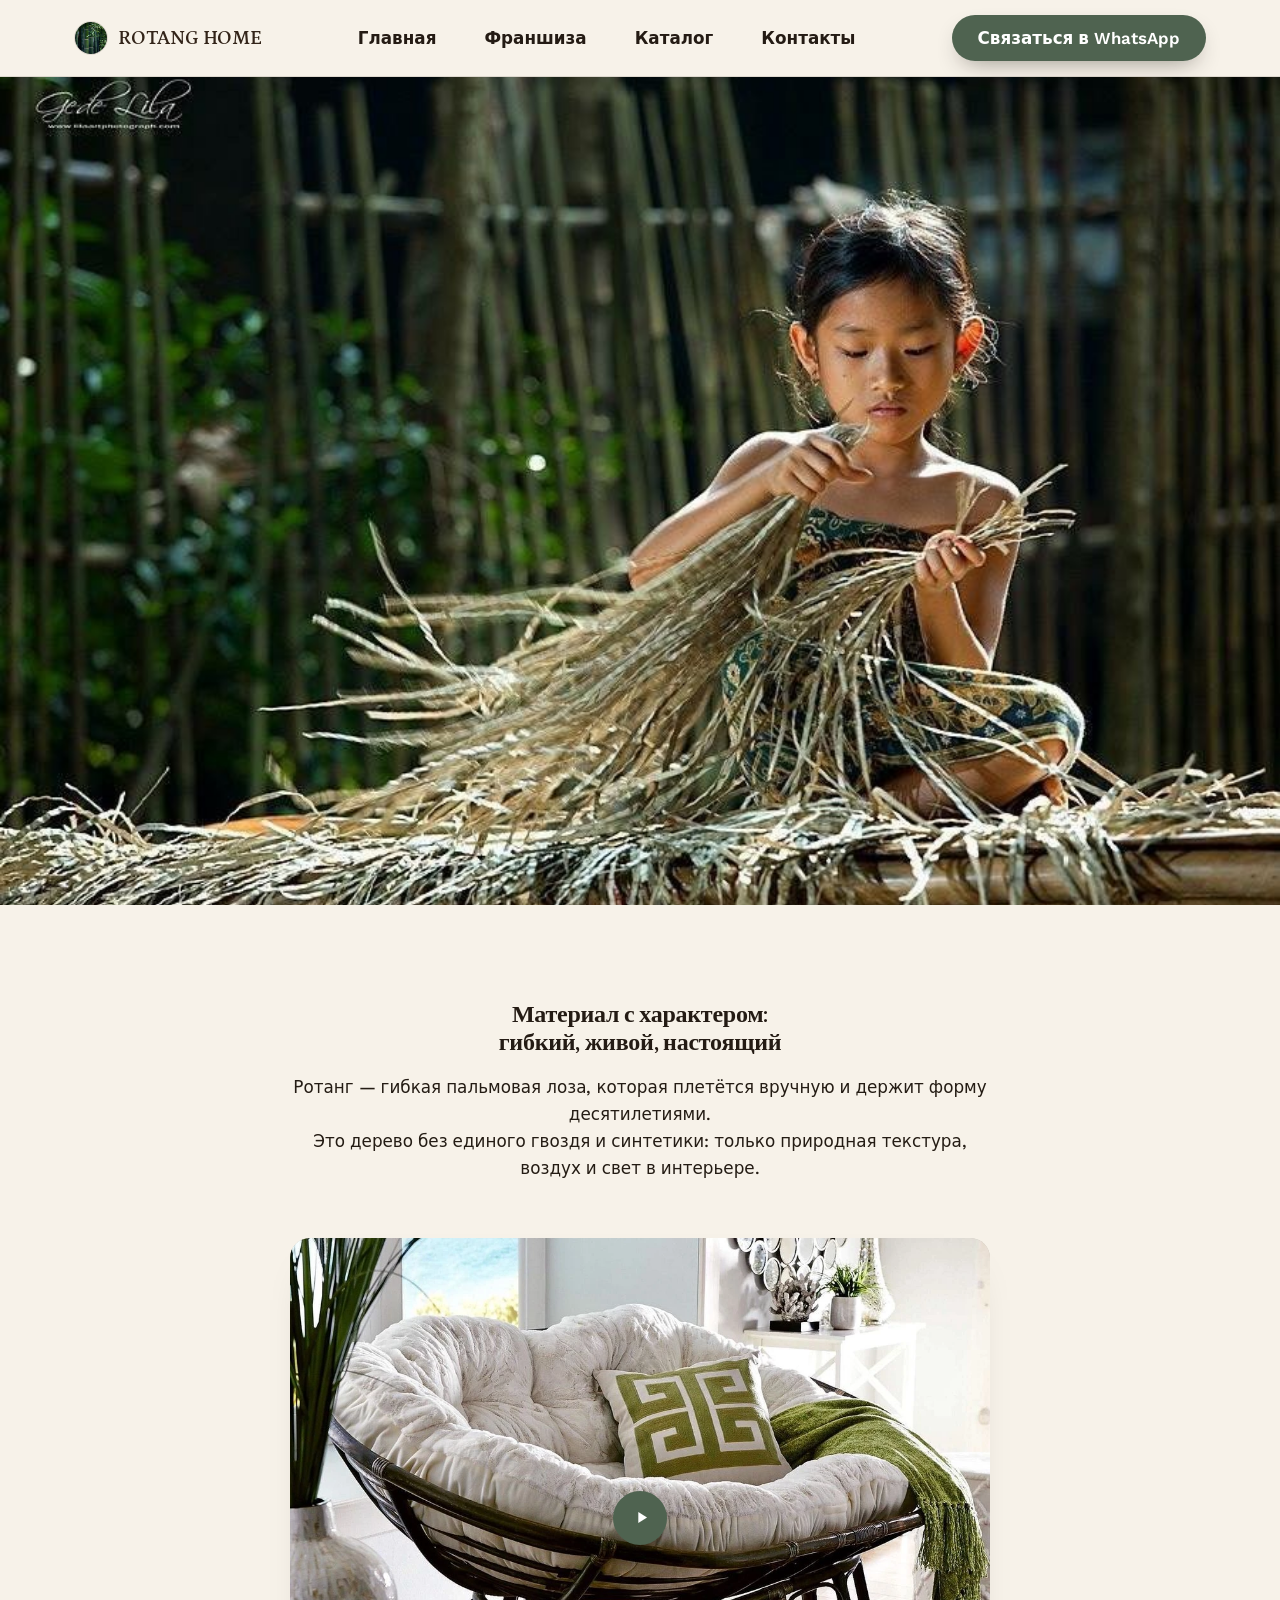
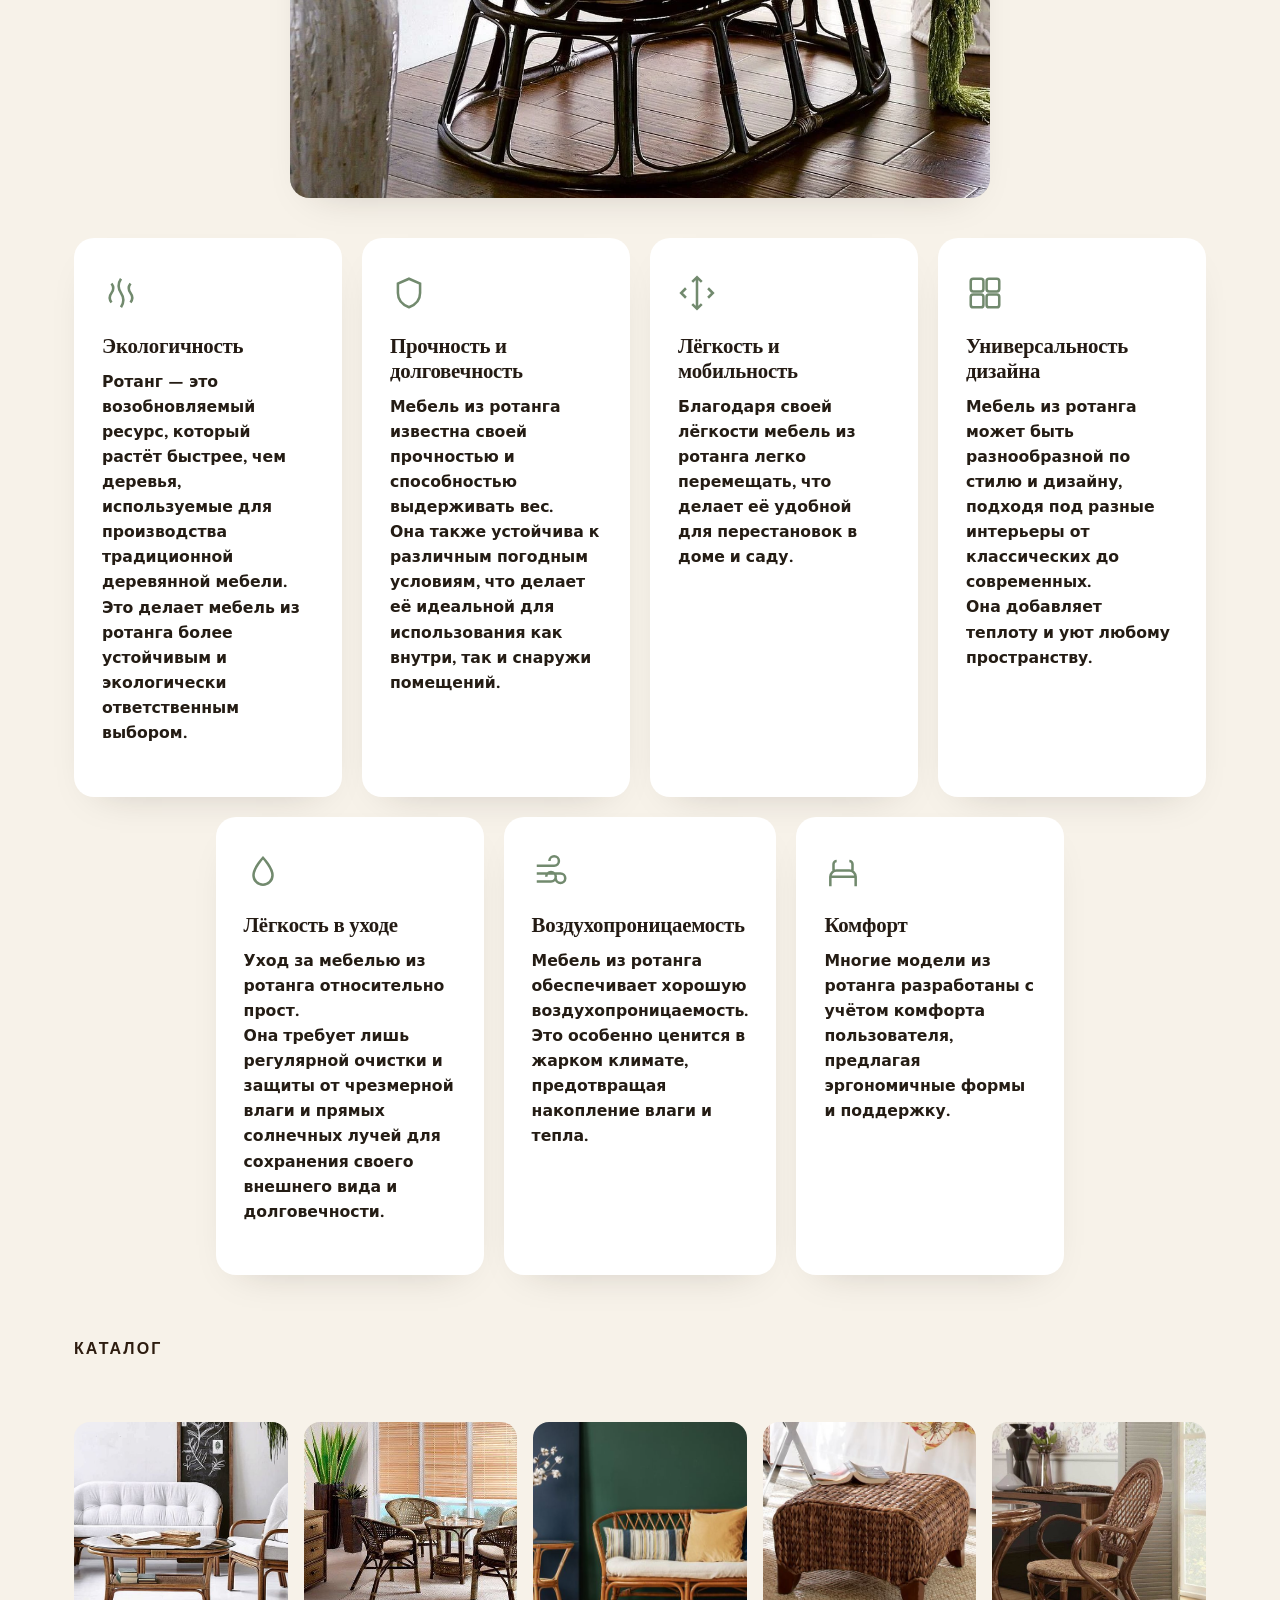
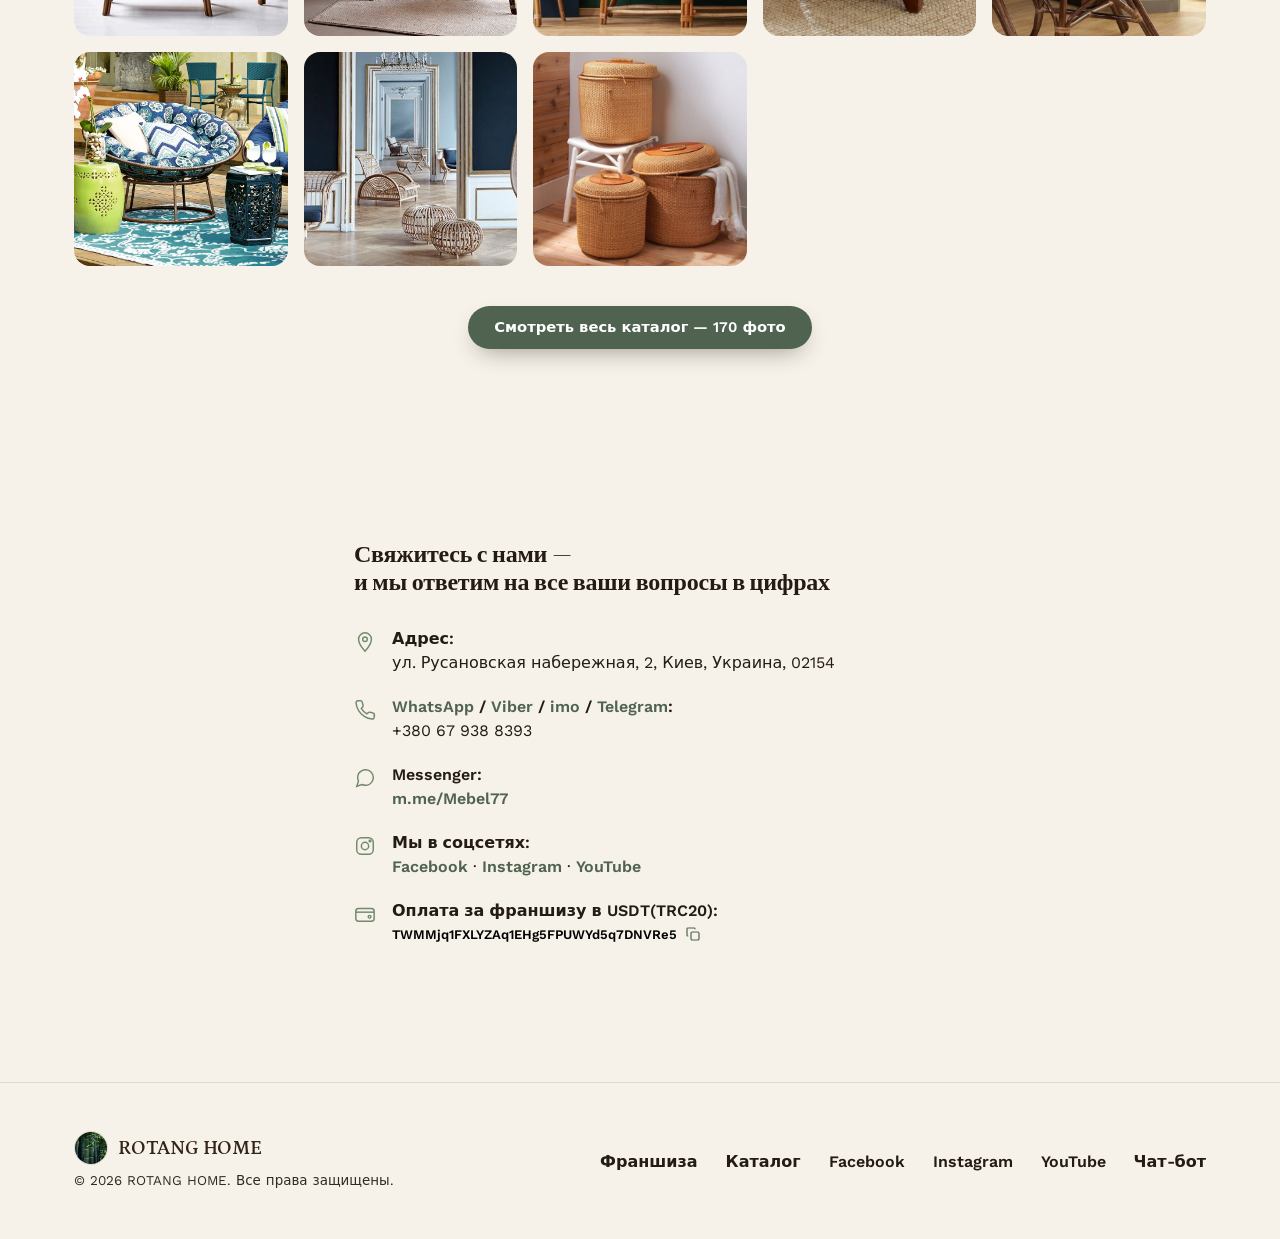
==== commit 073c7e93: "Crop more off the top of the desktop video poster; bump CSS cache-busting version The previous 8% tr" ====
--- a/index.html
+++ b/index.html
@@ -8,7 +8,7 @@
 <link rel="preconnect" href="https://fonts.googleapis.com">
 <link rel="preconnect" href="https://fonts.gstatic.com" crossorigin>
 <link href="https://fonts.googleapis.com/css2?family=Petrona:wght@500;600;700&family=Work+Sans:wght@400;500;600&display=swap" rel="stylesheet">
-<link rel="stylesheet" href="css/style.css?v=120">
+<link rel="stylesheet" href="css/style.css?v=121">
 </head>
 <body>
 
--- a/css/style.css
+++ b/css/style.css
@@ -164,6 +164,7 @@
 #package{padding-top:32px}
 #package .section-head{margin-bottom:64px}
 #why{padding-bottom:32px}
+#why .section-head{max-width:700px;margin-left:auto;margin-right:auto;text-align:center}
 #gallery{padding-top:32px}
 #gallery .section-head{margin-bottom:64px}
 .section-head h2{font-size:clamp(1.1rem,2vw,1.5rem);margin-top:12px;line-height:1.15}
@@ -182,6 +183,10 @@
 .video-play{position:absolute;top:50%;left:50%;transform:translate(-50%,-50%);width:54px;height:54px;border-radius:50%;background:var(--sage-dark);color:#fff;display:flex;align-items:center;justify-content:center;box-shadow:0 12px 30px -10px rgba(0,0,0,0.5);transition:transform .2s ease,background .2s ease}
 .video-play svg{width:19px;height:19px;margin-left:3px}
 .video-embed:hover .video-play{transform:translate(-50%,-50%) scale(1.08);background:#3D4D3F}
+@media (min-width:641px){
+  .video-embed{aspect-ratio:1/0.8}
+  .video-embed img{object-position:center 80%}
+}
 @media (max-width:640px){
   .video-embed{aspect-ratio:4/5;width:92%;margin:32px auto}
   .video-play{width:48px;height:48px}
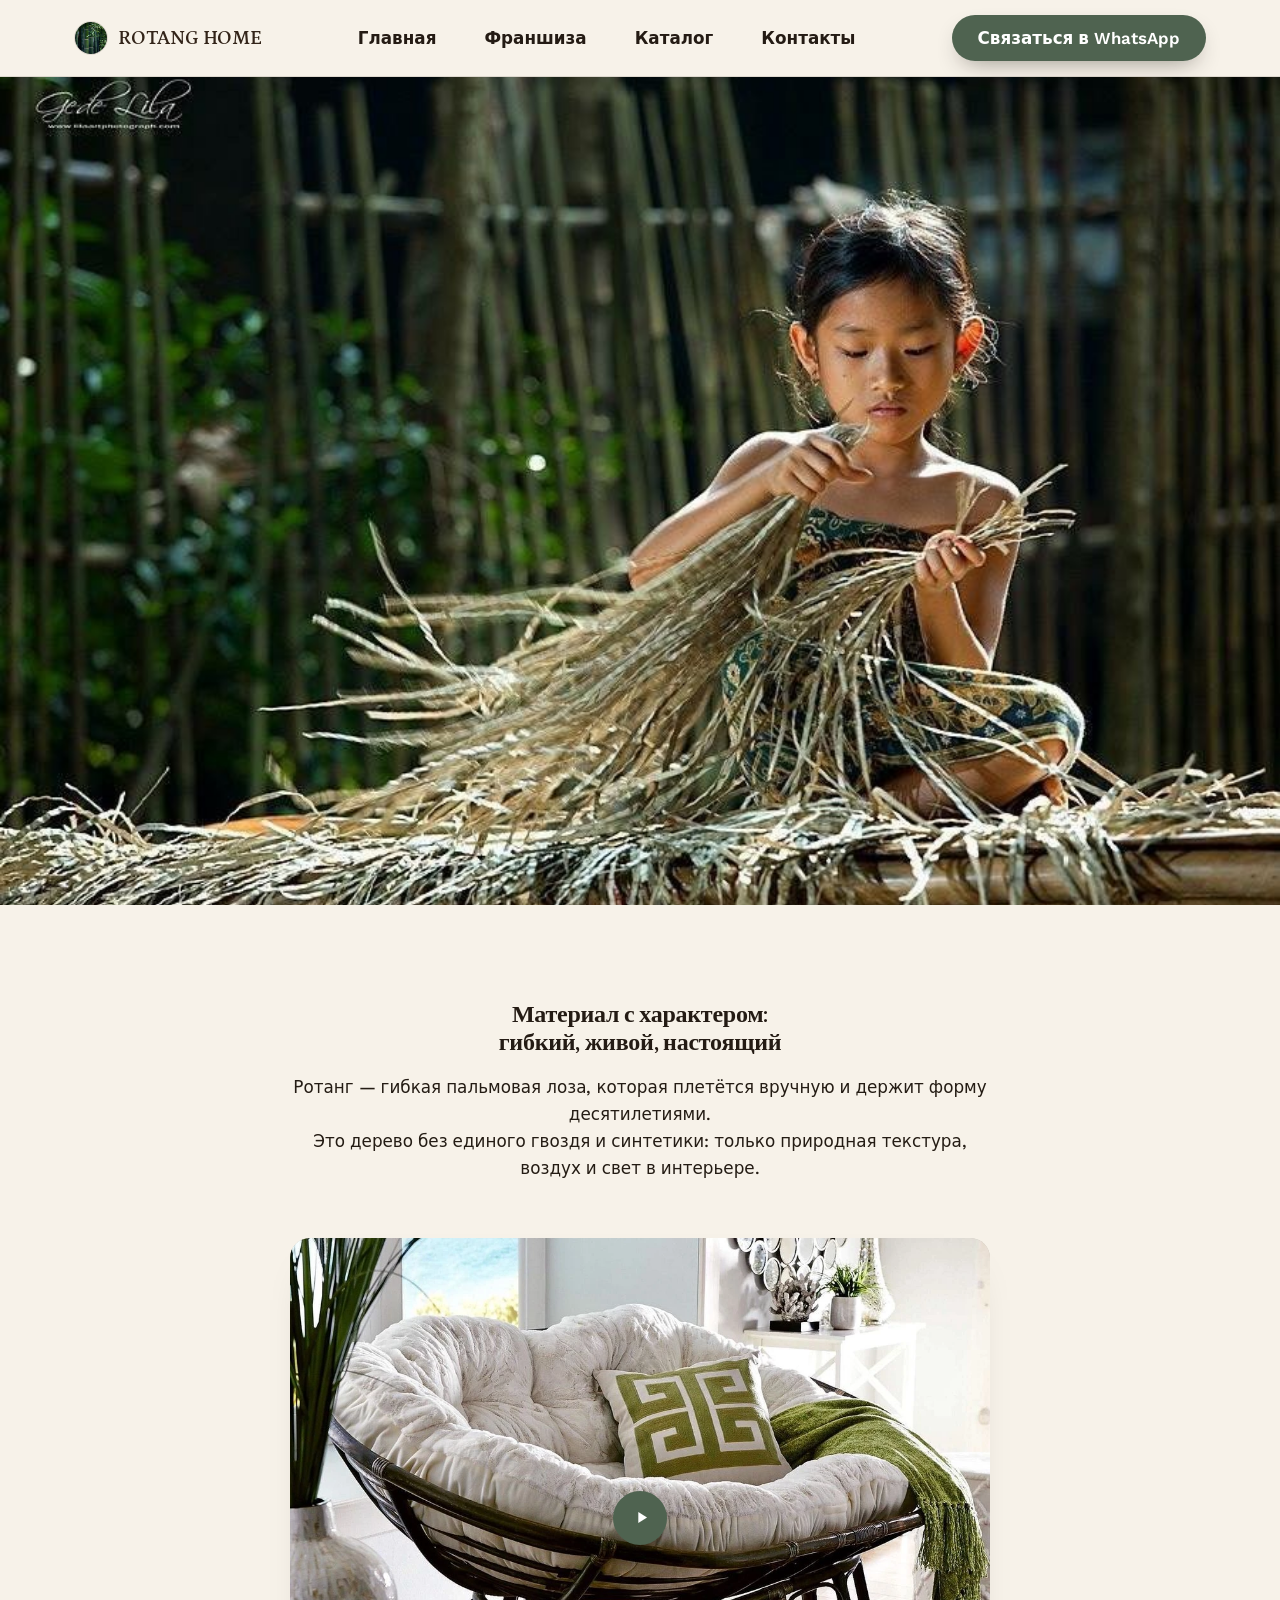
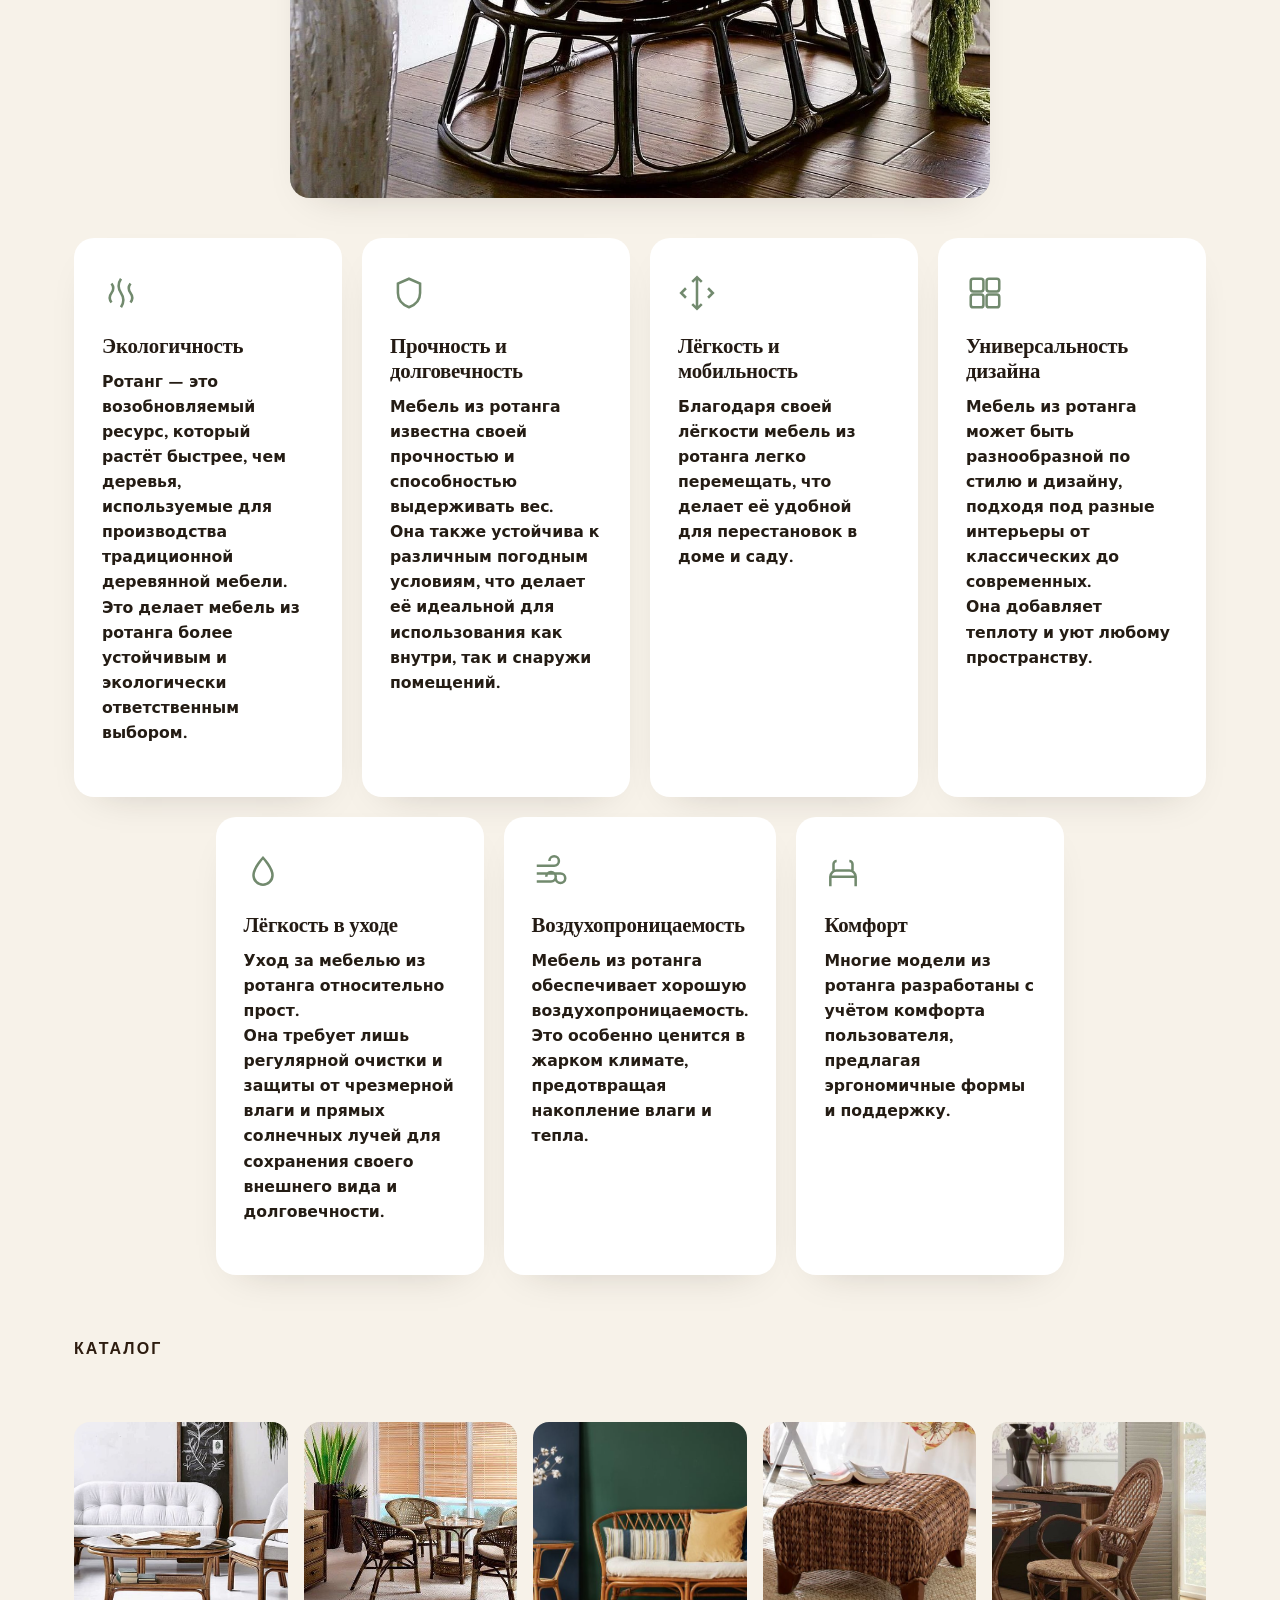
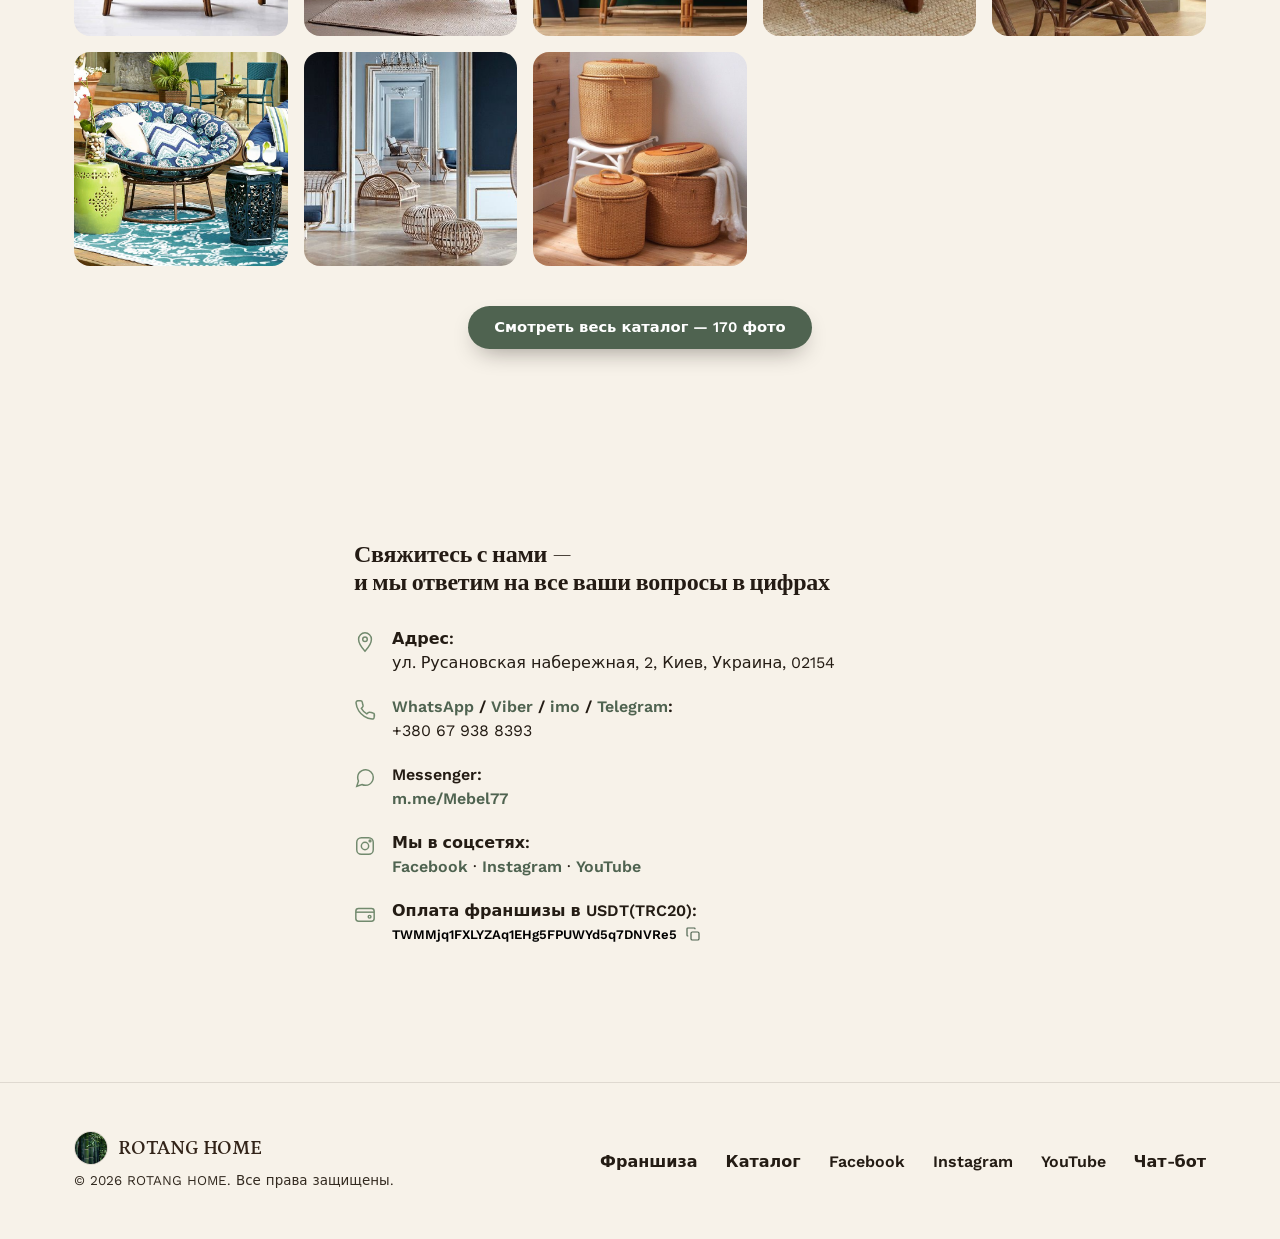
==== commit 765de633: "Change "Оплата за франшизу" to "Оплата франшизы" in contacts section Co-Authored-By: Claude Sonnet 5" ====
--- a/index.html
+++ b/index.html
@@ -159,7 +159,7 @@
         <div class="contact-item">
           <svg class="icon" viewBox="0 0 24 24" fill="none" stroke="currentColor" stroke-width="1.6"><rect x="2" y="6" width="20" height="14" rx="3"/><path d="M2 10h20"/><circle cx="17" cy="15" r="1.5"/></svg>
           <div>
-            <div class="t">Оплата за франшизу в USDT(TRC20):</div>
+            <div class="t">Оплата франшизы в USDT(TRC20):</div>
             <button type="button" class="wallet-copy" data-wallet="TWMMjq1FXLYZAq1EHg5FPUWYd5q7DNVRe5">
               <span class="wallet-copy-text">TWMMjq1FXLYZAq1EHg5FPUWYd5q7DNVRe5</span>
               <svg class="wallet-copy-icon" viewBox="0 0 24 24" fill="none" stroke="currentColor" stroke-width="1.8"><rect x="9" y="9" width="12" height="12" rx="2"/><path d="M5 15H4a1 1 0 0 1-1-1V4a1 1 0 0 1 1-1h10a1 1 0 0 1 1 1v1"/></svg>
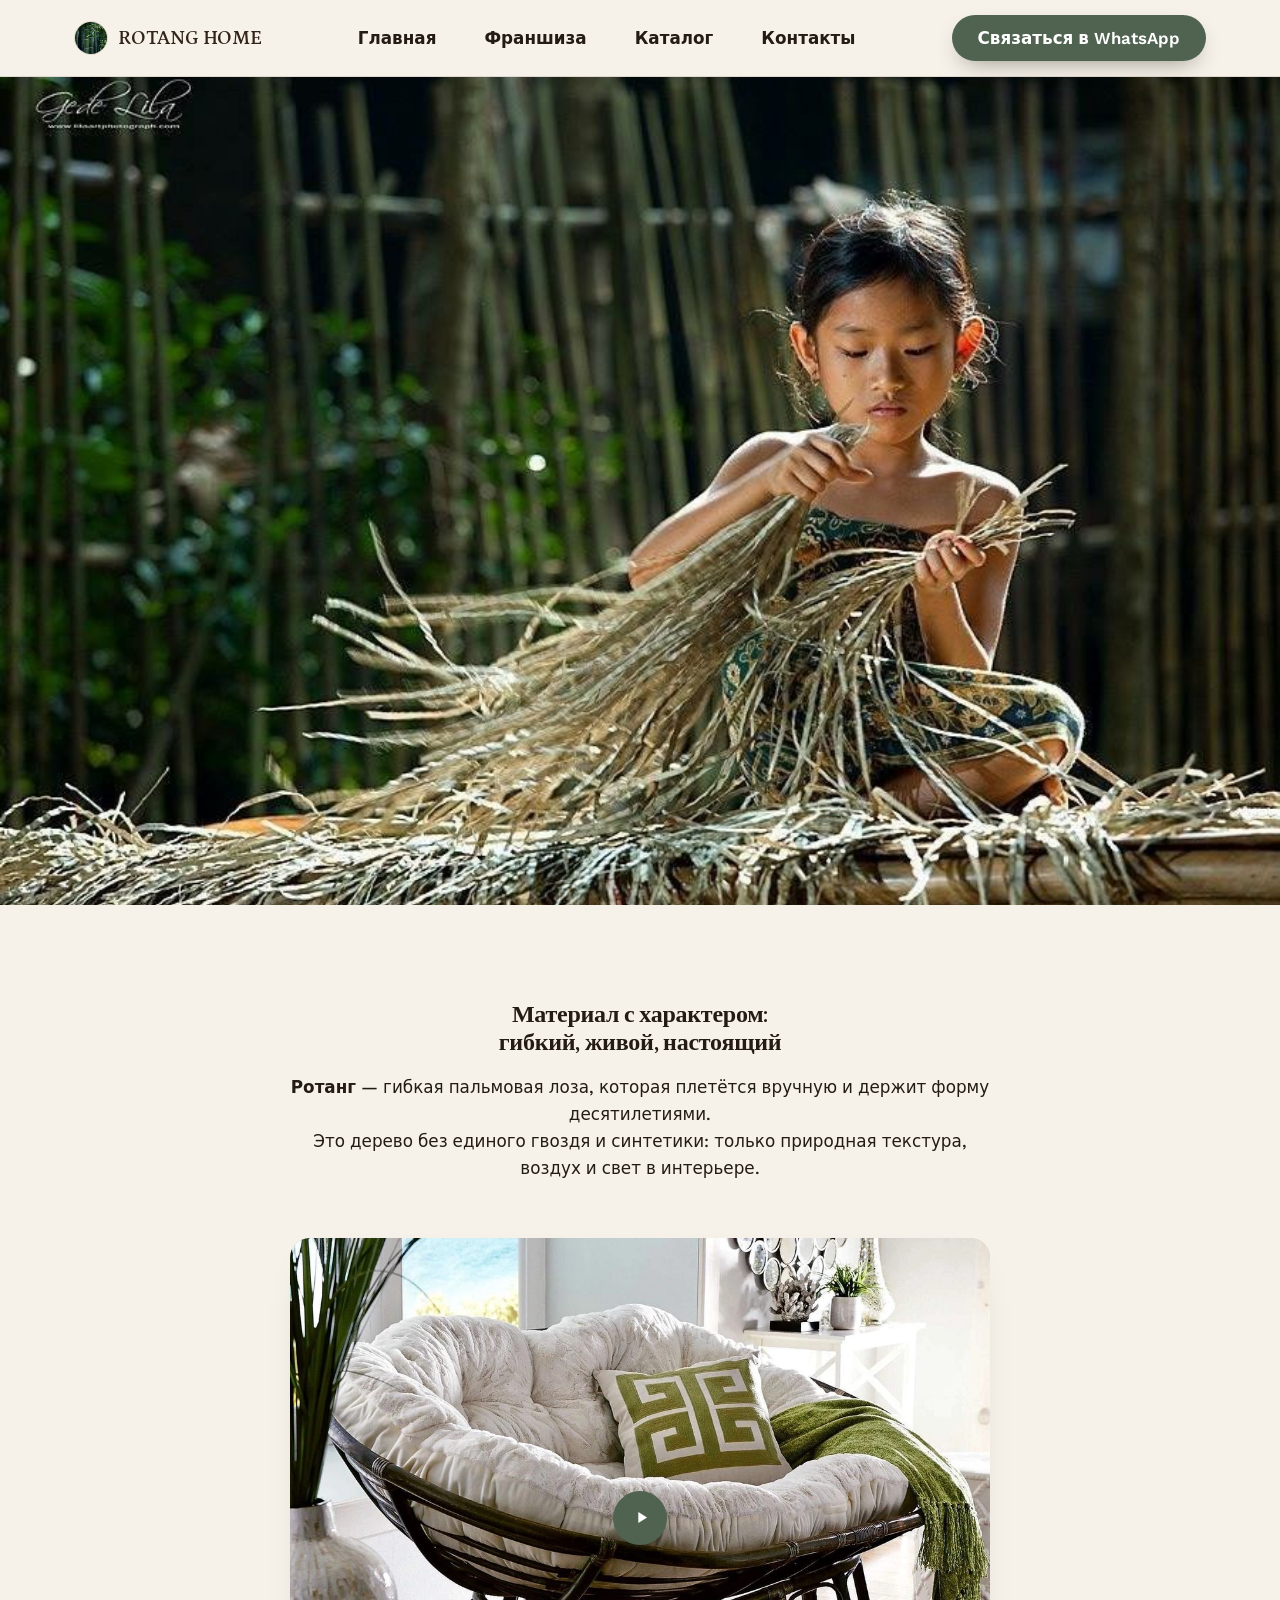
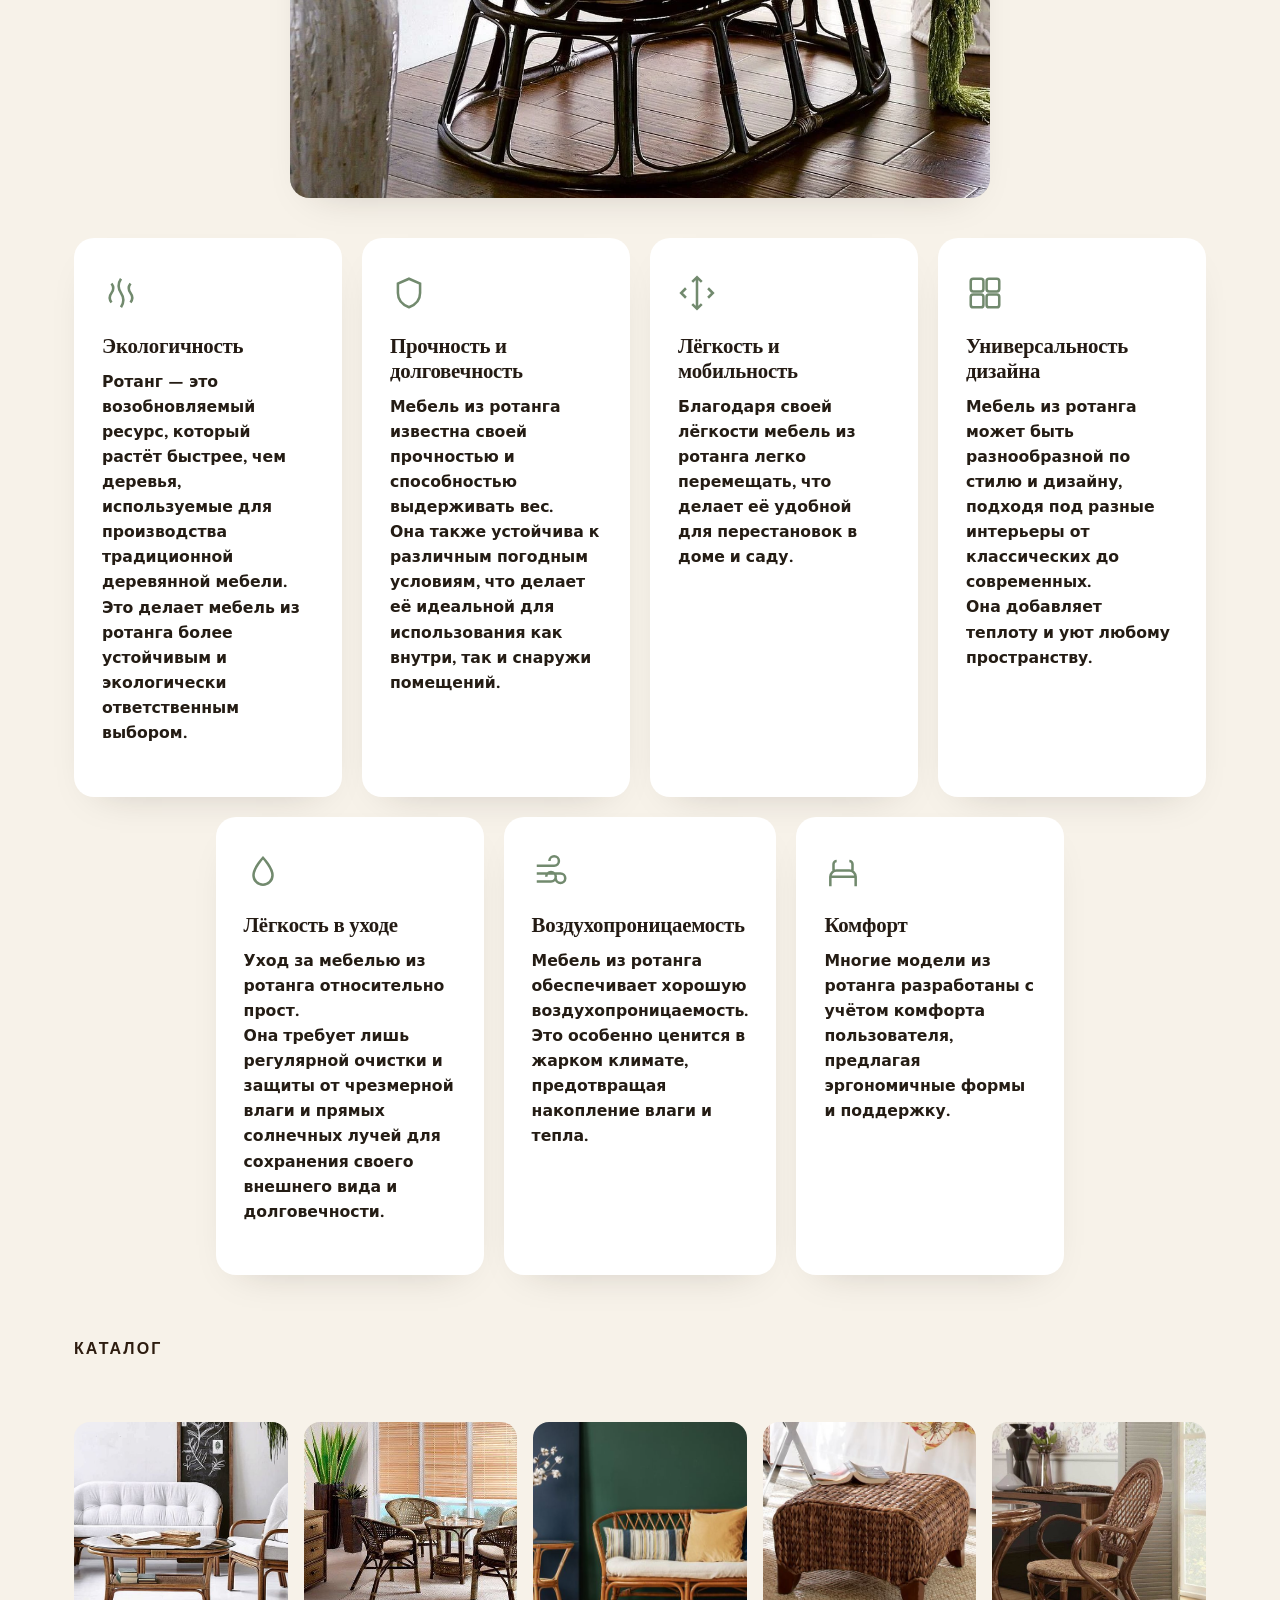
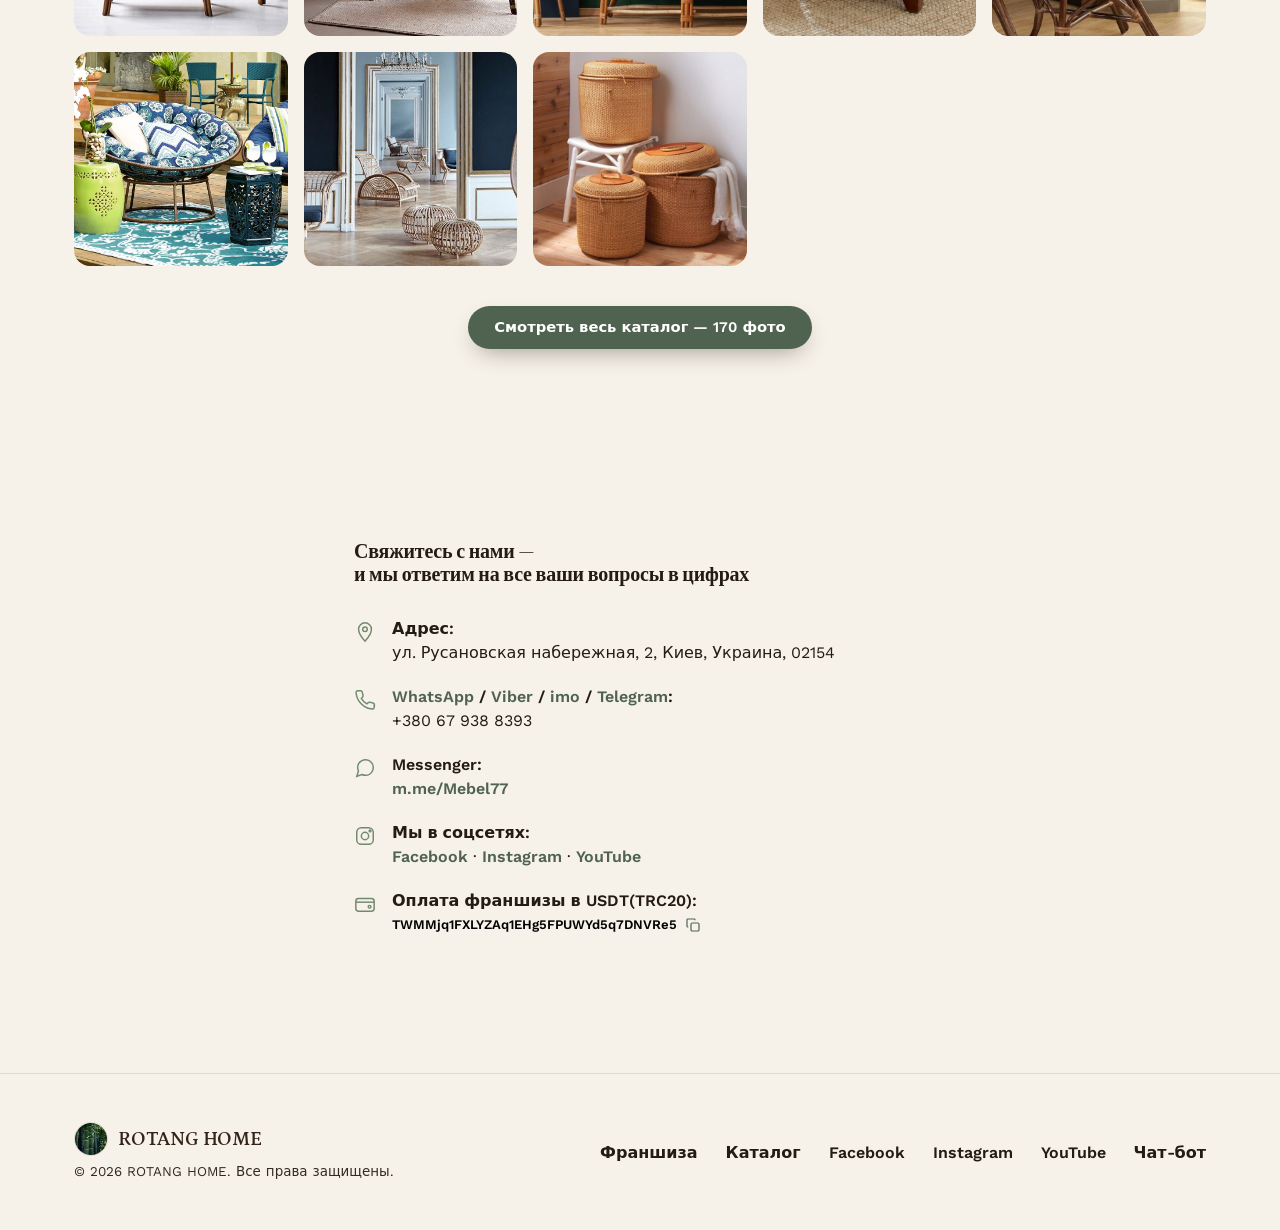
==== commit 2da31330: "Bold the opening word "Ротанг" in the intro paragraph Co-Authored-By: Claude Sonnet 5 <noreply@anthr" ====
--- a/index.html
+++ b/index.html
@@ -41,7 +41,7 @@
   <div class="container">
     <div class="section-head">
       <h2>Материал с характером:<br>гибкий, живой, настоящий</h2>
-      <p>Ротанг — гибкая пальмовая лоза, которая плетётся вручную и держит форму десятилетиями.<br> Это дерево без единого гвоздя и синтетики: только природная текстура, воздух и свет в интерьере.</p>
+      <p><strong>Ротанг</strong> — гибкая пальмовая лоза, которая плетётся вручную и держит форму десятилетиями.<br> Это дерево без единого гвоздя и синтетики: только природная текстура, воздух и свет в интерьере.</p>
     </div>
     <div class="video-embed" id="promo-video" role="button" tabindex="0" aria-label="Воспроизвести видео о ROTANG HOME">
       <img src="assets/photos/video-poster-papasan.webp" alt="Видео о мебели ROTANG HOME" loading="lazy">
--- a/css/style.css
+++ b/css/style.css
@@ -171,6 +171,9 @@
 .section-head h2:first-child{margin-top:0}
 #contacts h2{font-size:clamp(1.1rem,2vw,1.5rem);line-height:1.15}
 .section-head p{margin-top:18px;color:var(--muted);font-size:1.05rem;line-height:1.6;font-weight:500}
+@media (min-width:641px){
+  #contacts h2{font-size:clamp(1.1rem,1.7vw,1.25rem)}
+}
 @media (max-width:640px){
   #why .section-head h2{font-size:1.35rem}
 }
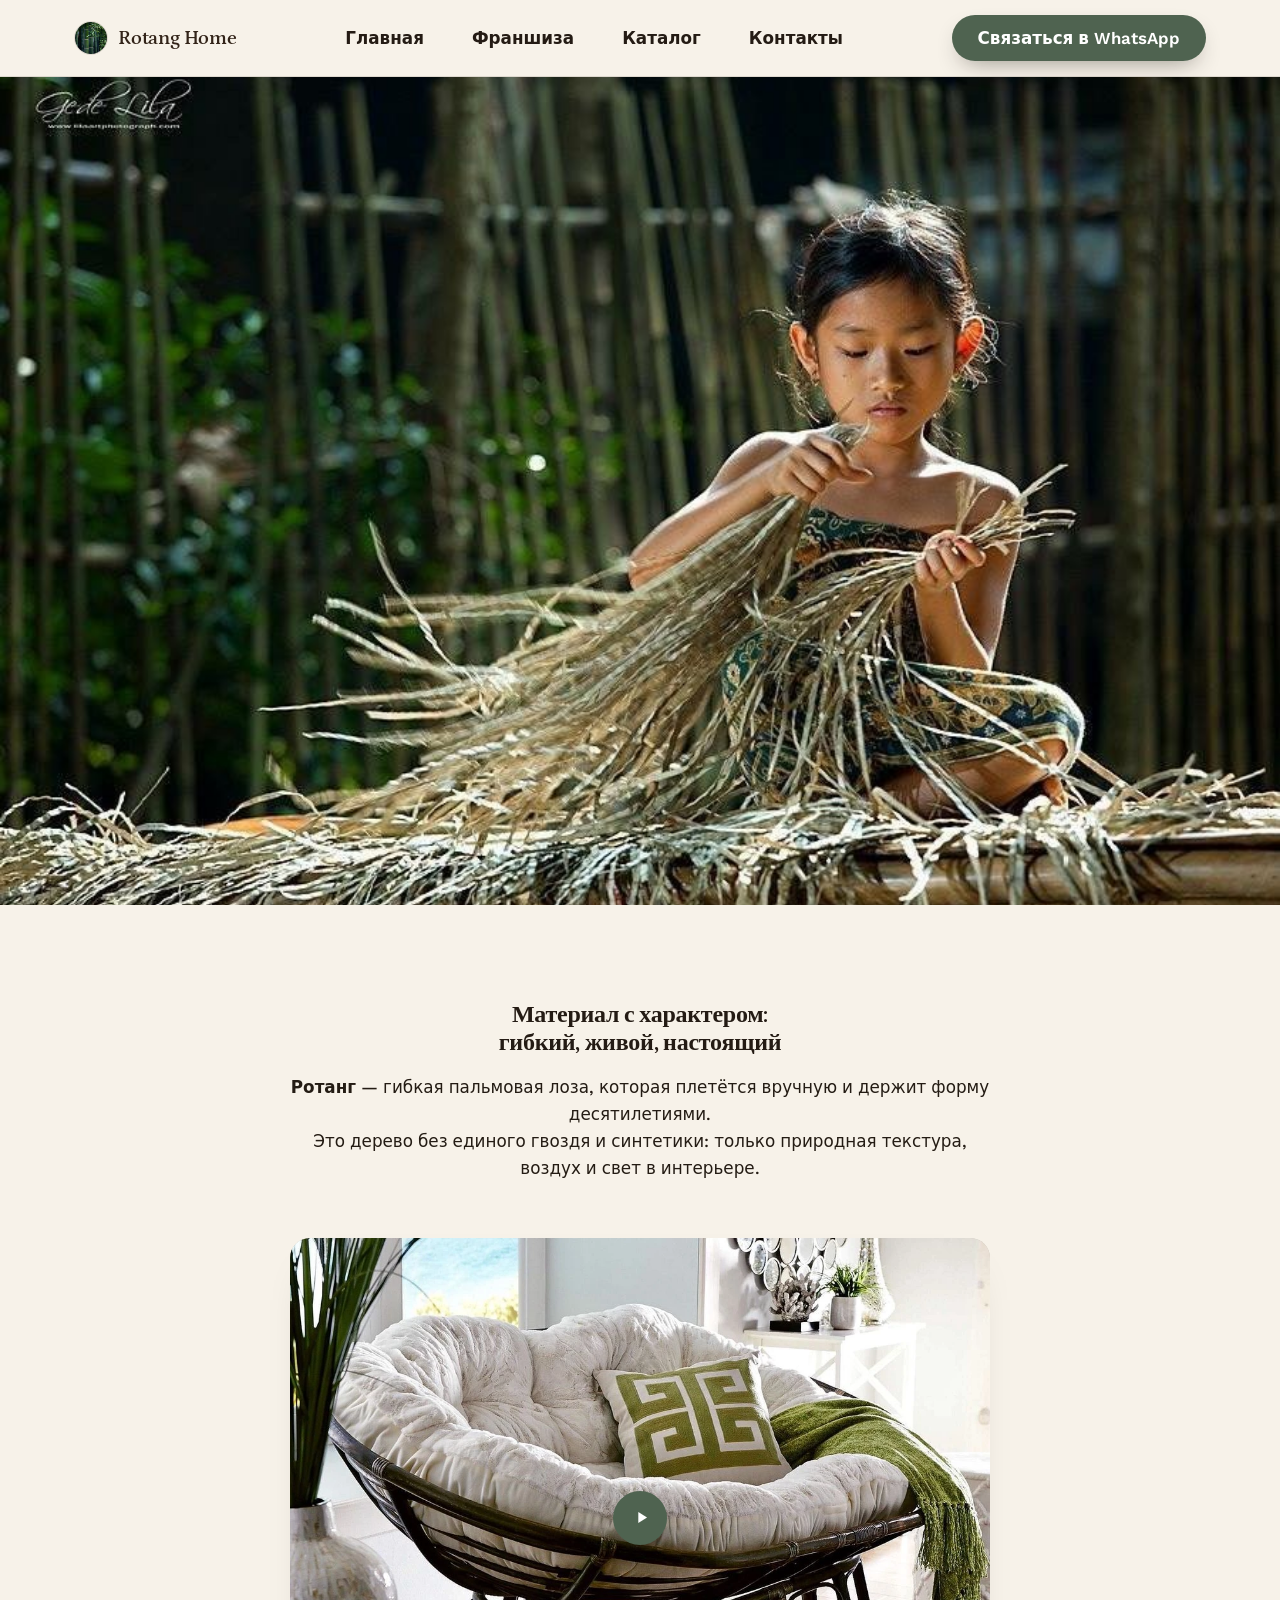
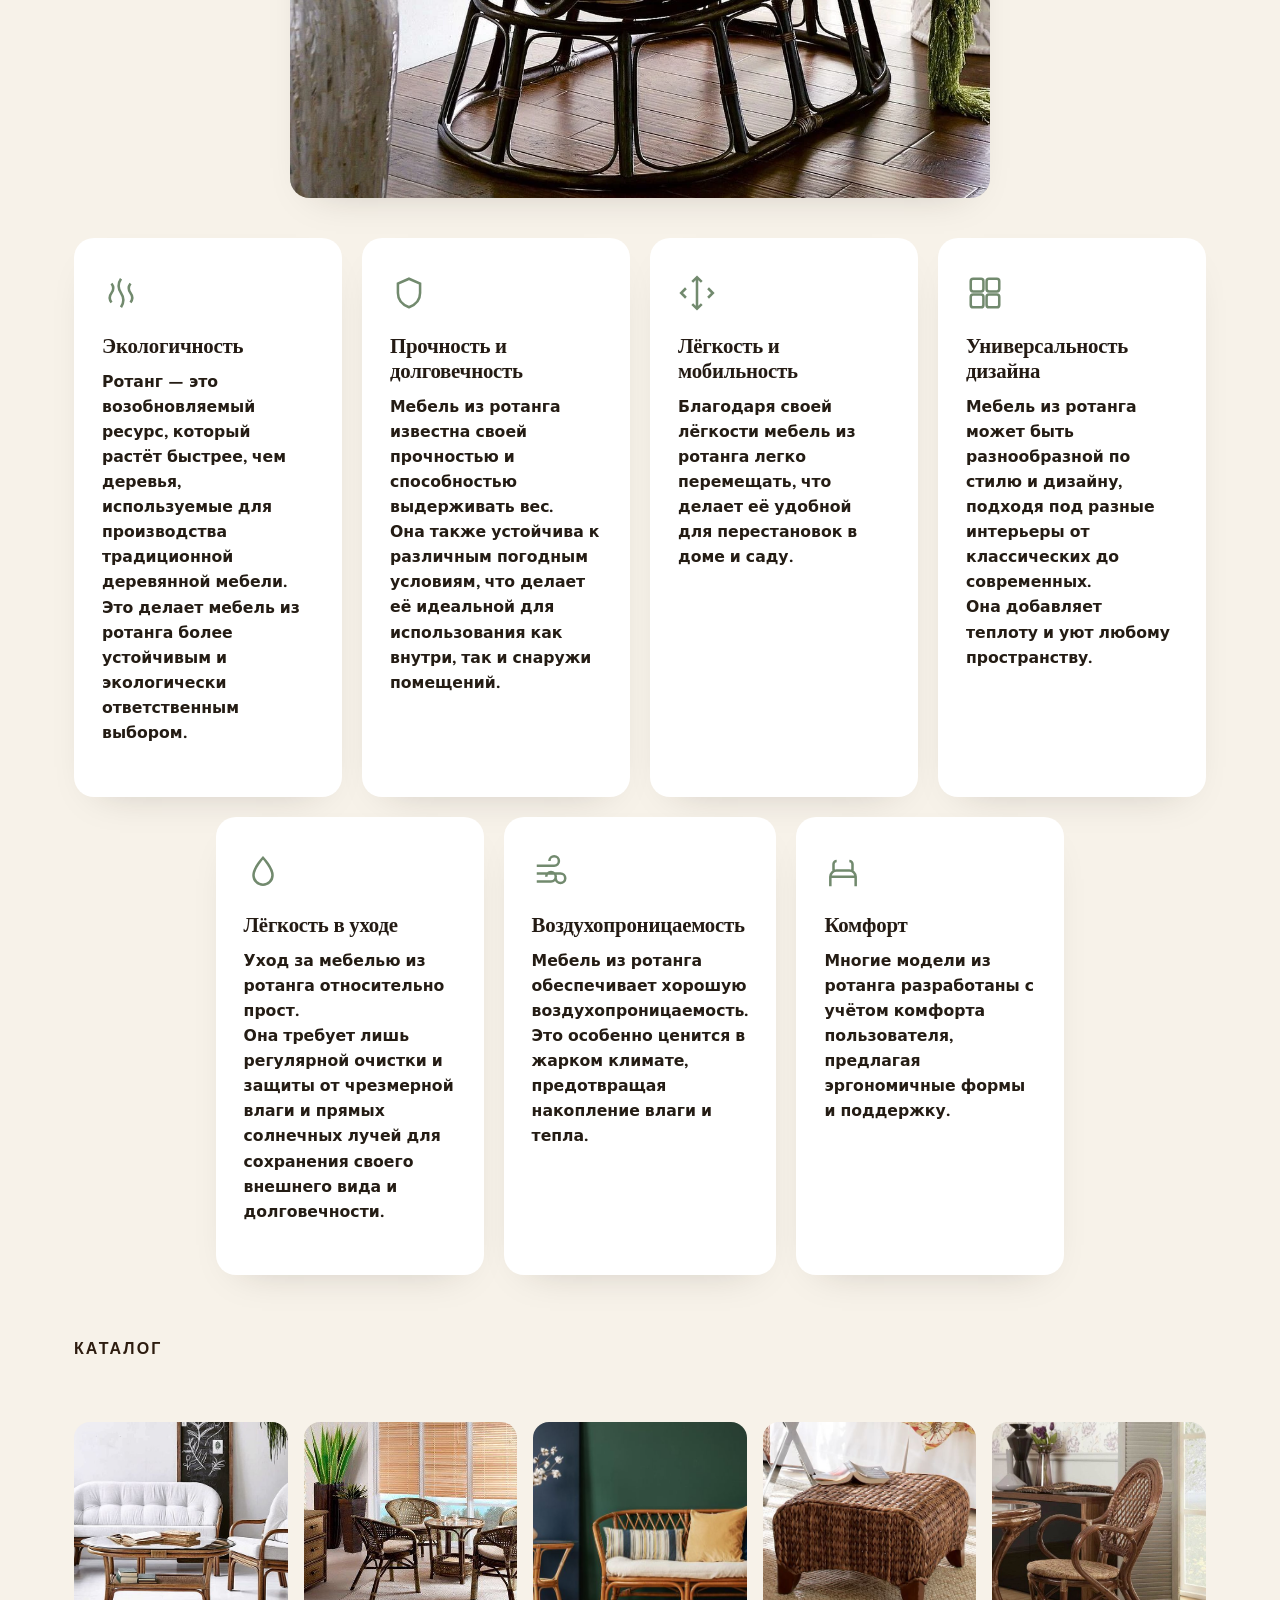
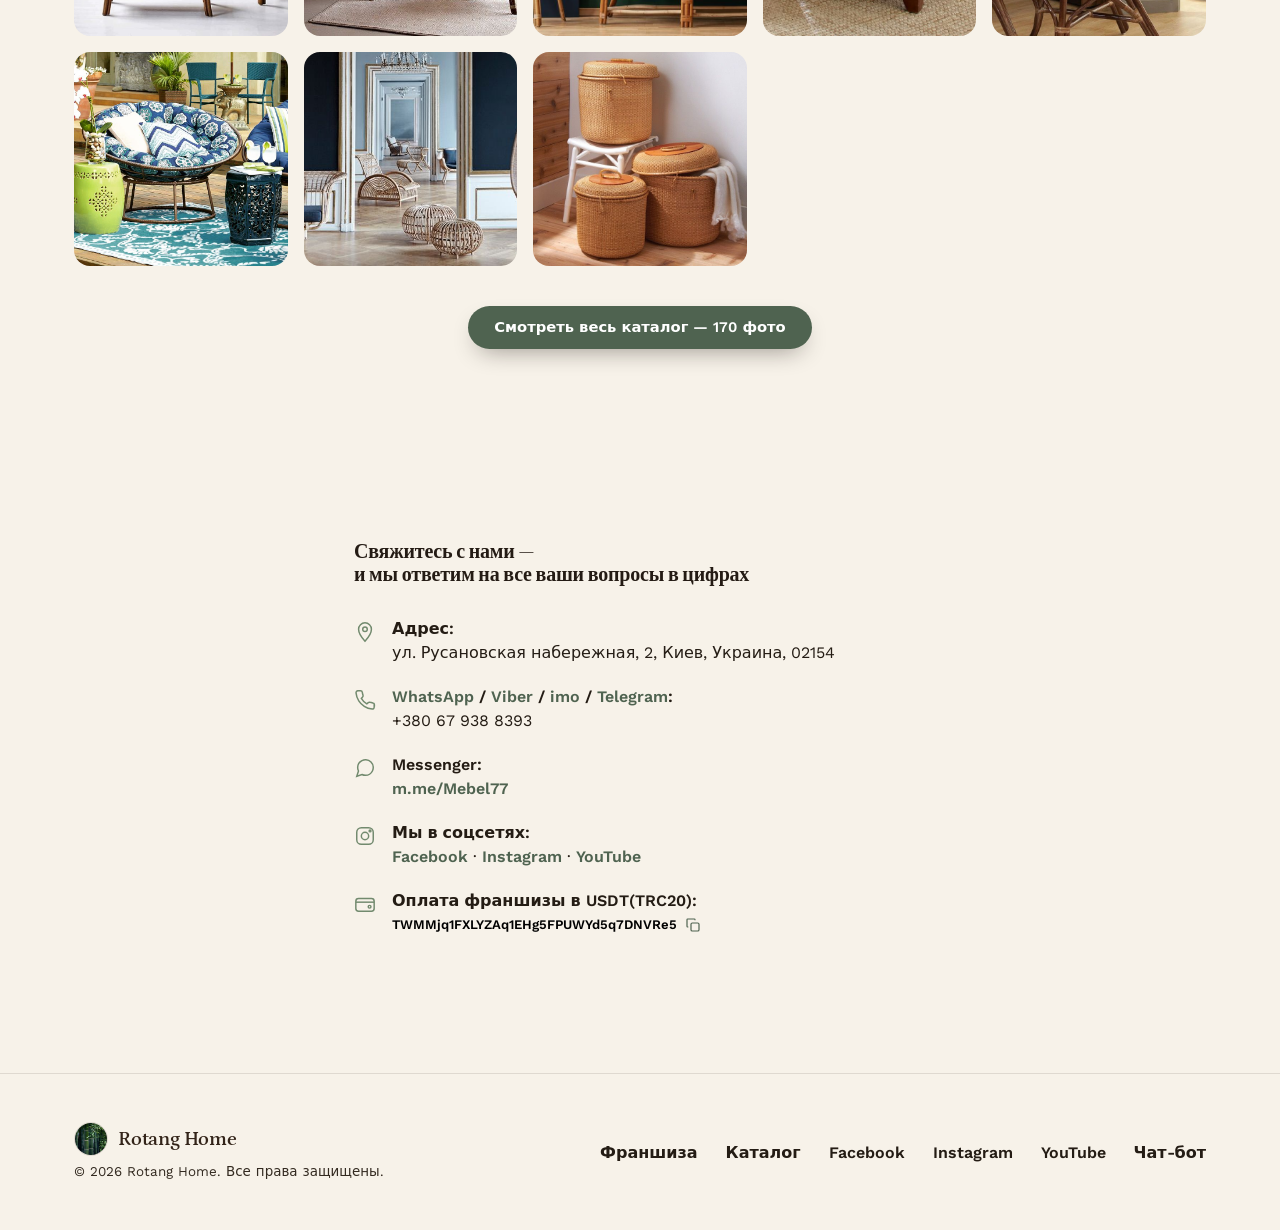
==== commit c37b8efa: "Write the brand name as Rotang Home instead of ROTANG HOME Co-Authored-By: Claude Opus 5.5 <noreply@" ====
--- a/index.html
+++ b/index.html
@@ -3,8 +3,8 @@
 <head>
 <meta charset="UTF-8">
 <meta name="viewport" content="width=device-width, initial-scale=1.0">
-<title>ROTANG HOME</title>
-<meta name="description" content="ROTANG HOME: мебель из ротанга. Кресла, диваны и предметы интерьера. Натуральные материалы, премиальный дизайн, доставка по Украине.">
+<title>Rotang Home</title>
+<meta name="description" content="Rotang Home: мебель из ротанга. Кресла, диваны и предметы интерьера. Натуральные материалы, премиальный дизайн, доставка по Украине.">
 <link rel="preconnect" href="https://fonts.googleapis.com">
 <link rel="preconnect" href="https://fonts.gstatic.com" crossorigin>
 <link href="https://fonts.googleapis.com/css2?family=Petrona:wght@500;600;700&family=Work+Sans:wght@400;500;600&display=swap" rel="stylesheet">
@@ -15,8 +15,8 @@
 <header class="site">
   <div class="container nav-wrap">
     <a class="logo" href="index.html">
-      <img class="mark" src="assets/photos/logo-bamboo.jpg" alt="Логотип ROTANG HOME">
-      ROTANG HOME
+      <img class="mark" src="assets/photos/logo-bamboo.jpg" alt="Логотип Rotang Home">
+      Rotang Home
     </a>
     <nav class="links" id="site-nav">
       <div class="links-inner">
@@ -43,15 +43,15 @@
       <h2>Материал с характером:<br>гибкий, живой, настоящий</h2>
       <p><strong>Ротанг</strong> — гибкая пальмовая лоза, которая плетётся вручную и держит форму десятилетиями.<br> Это дерево без единого гвоздя и синтетики: только природная текстура, воздух и свет в интерьере.</p>
     </div>
-    <div class="video-embed" id="promo-video" role="button" tabindex="0" aria-label="Воспроизвести видео о ROTANG HOME">
-      <img src="assets/photos/video-poster-papasan.webp" alt="Видео о мебели ROTANG HOME" loading="lazy">
+    <div class="video-embed" id="promo-video" role="button" tabindex="0" aria-label="Воспроизвести видео о Rotang Home">
+      <img src="assets/photos/video-poster-papasan.webp" alt="Видео о мебели Rotang Home" loading="lazy">
       <span class="video-play"><svg viewBox="0 0 24 24" fill="currentColor" width="26" height="26"><path d="M8 5v14l11-7z"/></svg></span>
     </div>
     <script>
       (function(){
         var wrap = document.getElementById('promo-video');
         function play(){
-          wrap.innerHTML = '<iframe src="https://www.youtube.com/embed/ZYXs0ZkXxX4?start=3&autoplay=1" title="ROTANG HOME — видео" allow="accelerometer; autoplay; clipboard-write; encrypted-media; gyroscope; picture-in-picture; web-share" allowfullscreen></iframe>';
+          wrap.innerHTML = '<iframe src="https://www.youtube.com/embed/ZYXs0ZkXxX4?start=3&autoplay=1" title="Rotang Home — видео" allow="accelerometer; autoplay; clipboard-write; encrypted-media; gyroscope; picture-in-picture; web-share" allowfullscreen></iframe>';
         }
         wrap.addEventListener('click', play, {once:true});
         wrap.addEventListener('keydown', function(e){
@@ -105,14 +105,14 @@
       <div class="eyebrow" style="font-weight:800">Каталог</div>
     </div>
     <div class="catalog-grid">
-      <a href="assets/catalog/sets/sets-01.jpg" target="_blank" rel="noopener"><img src="assets/catalog/sets/sets-01.jpg" alt="Комплекты для отдыха ROTANG HOME" loading="lazy"></a>
-      <a href="assets/catalog/dining/dining-01.jpg" target="_blank" rel="noopener"><img src="assets/catalog/dining/dining-01.jpg" alt="Обеденные и террасные группы ROTANG HOME" loading="lazy"></a>
-      <a href="assets/catalog/sofas/sofas-01.jpg" target="_blank" rel="noopener"><img src="assets/catalog/sofas/sofas-01.jpg" alt="Софы, диваны ROTANG HOME" loading="lazy"></a>
-      <a href="assets/catalog/kresla/kresla-01.jpg" target="_blank" rel="noopener"><img src="assets/catalog/kresla/kresla-01.jpg" alt="Кресла ROTANG HOME" loading="lazy"></a>
-      <a href="assets/catalog/stulya/stulya-01.jpg" target="_blank" rel="noopener"><img src="assets/catalog/stulya/stulya-01.jpg" alt="Стулья ROTANG HOME" loading="lazy"></a>
-      <a href="assets/catalog/papasan/papasan-04.jpg" target="_blank" rel="noopener"><img src="assets/catalog/papasan/papasan-04.jpg" alt="Папасан ROTANG HOME" loading="lazy"></a>
-      <a href="assets/catalog/hanging/hanging-05.jpg" target="_blank" rel="noopener"><img src="assets/catalog/hanging/hanging-05.jpg" alt="Подвесные кресла ROTANG HOME" loading="lazy"></a>
-      <a href="assets/catalog/decor/decor-21.jpg" target="_blank" rel="noopener"><img src="assets/catalog/decor/decor-21.jpg" alt="Декор и хранение ROTANG HOME" loading="lazy"></a>
+      <a href="assets/catalog/sets/sets-01.jpg" target="_blank" rel="noopener"><img src="assets/catalog/sets/sets-01.jpg" alt="Комплекты для отдыха Rotang Home" loading="lazy"></a>
+      <a href="assets/catalog/dining/dining-01.jpg" target="_blank" rel="noopener"><img src="assets/catalog/dining/dining-01.jpg" alt="Обеденные и террасные группы Rotang Home" loading="lazy"></a>
+      <a href="assets/catalog/sofas/sofas-01.jpg" target="_blank" rel="noopener"><img src="assets/catalog/sofas/sofas-01.jpg" alt="Софы, диваны Rotang Home" loading="lazy"></a>
+      <a href="assets/catalog/kresla/kresla-01.jpg" target="_blank" rel="noopener"><img src="assets/catalog/kresla/kresla-01.jpg" alt="Кресла Rotang Home" loading="lazy"></a>
+      <a href="assets/catalog/stulya/stulya-01.jpg" target="_blank" rel="noopener"><img src="assets/catalog/stulya/stulya-01.jpg" alt="Стулья Rotang Home" loading="lazy"></a>
+      <a href="assets/catalog/papasan/papasan-04.jpg" target="_blank" rel="noopener"><img src="assets/catalog/papasan/papasan-04.jpg" alt="Папасан Rotang Home" loading="lazy"></a>
+      <a href="assets/catalog/hanging/hanging-05.jpg" target="_blank" rel="noopener"><img src="assets/catalog/hanging/hanging-05.jpg" alt="Подвесные кресла Rotang Home" loading="lazy"></a>
+      <a href="assets/catalog/decor/decor-21.jpg" target="_blank" rel="noopener"><img src="assets/catalog/decor/decor-21.jpg" alt="Декор и хранение Rotang Home" loading="lazy"></a>
     </div>
     <div style="text-align:center;margin-top:40px">
       <a class="btn btn-primary" href="catalog.html">Смотреть весь каталог — 170 фото</a>
@@ -201,8 +201,8 @@
 <footer class="site">
   <div class="container footer-grid">
     <div>
-      <div class="logo"><img class="mark" src="assets/photos/logo-bamboo.jpg" alt="Логотип"> ROTANG HOME</div>
-      <div class="footer-note">© 2026 ROTANG HOME. Все права защищены.</div>
+      <div class="logo"><img class="mark" src="assets/photos/logo-bamboo.jpg" alt="Логотип"> Rotang Home</div>
+      <div class="footer-note">© 2026 Rotang Home. Все права защищены.</div>
     </div>
     <div class="footer-links">
       <a href="franchise.html">Франшиза</a>
